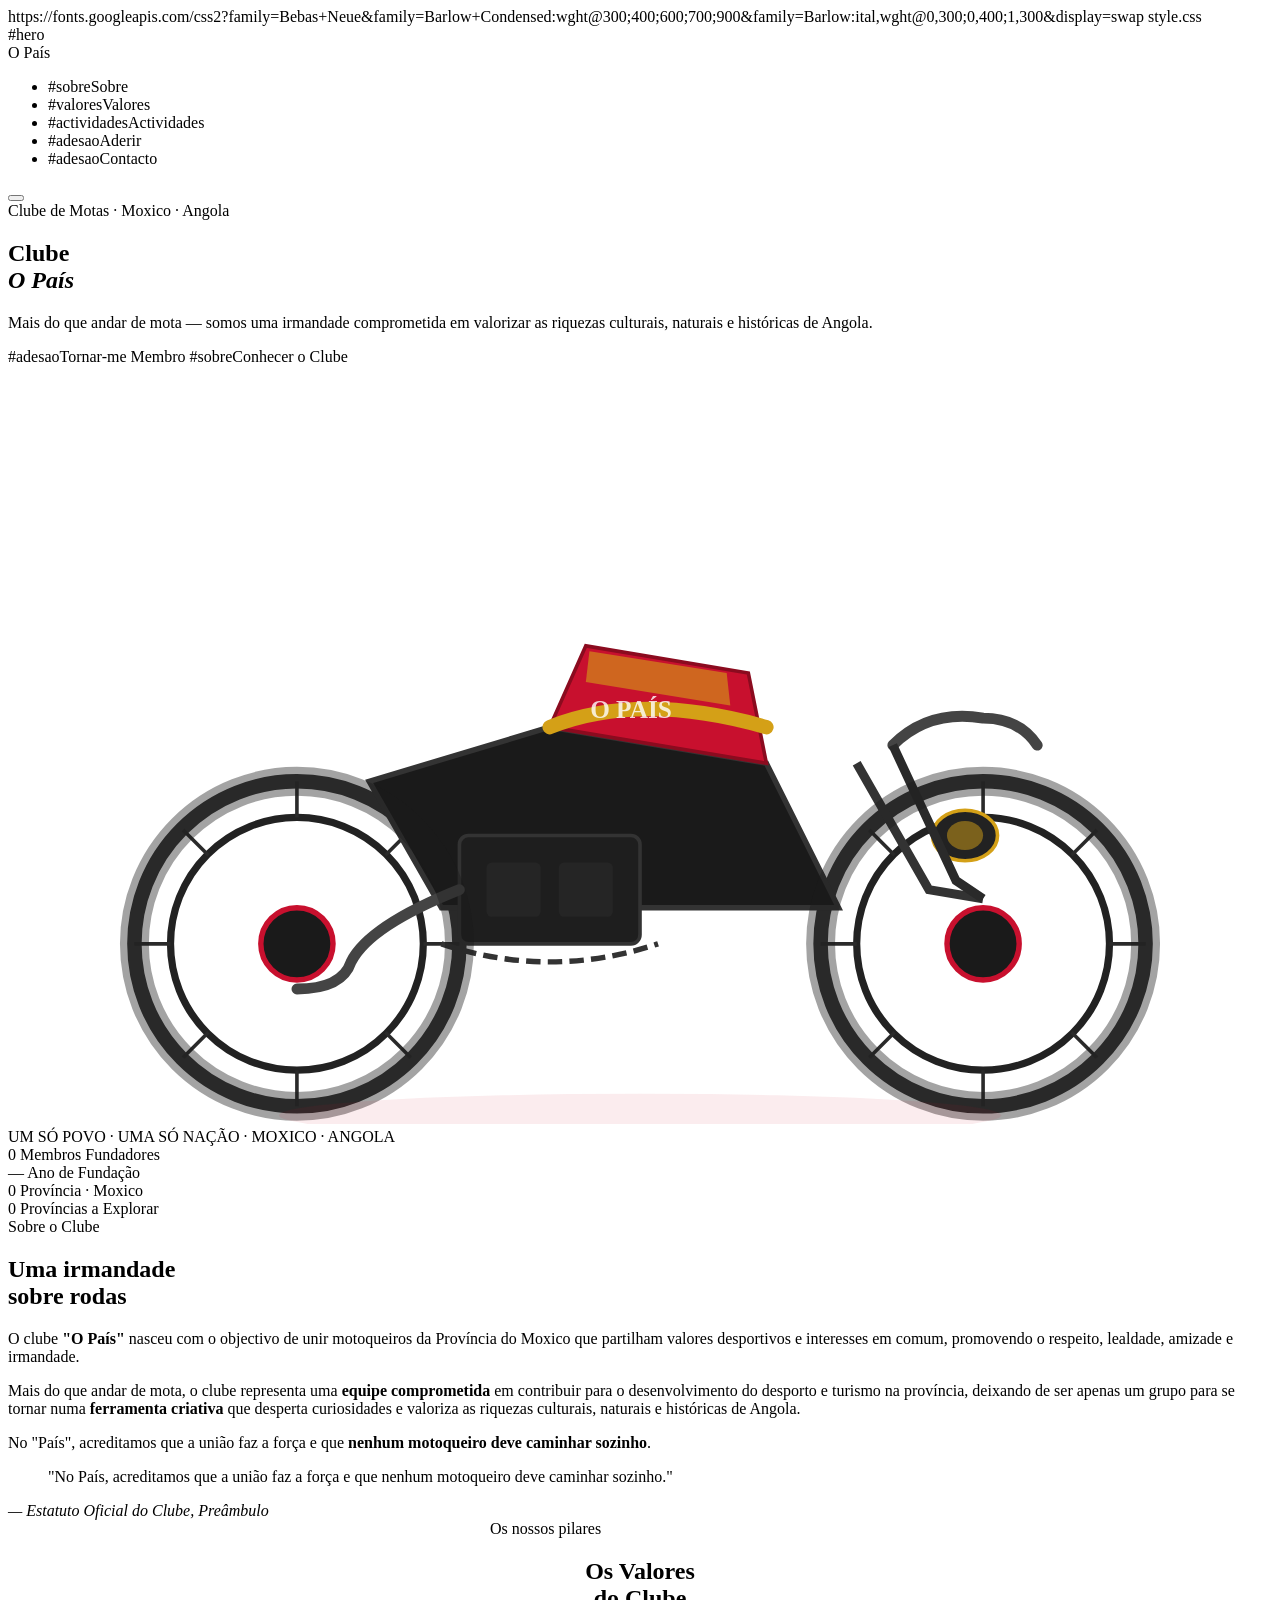
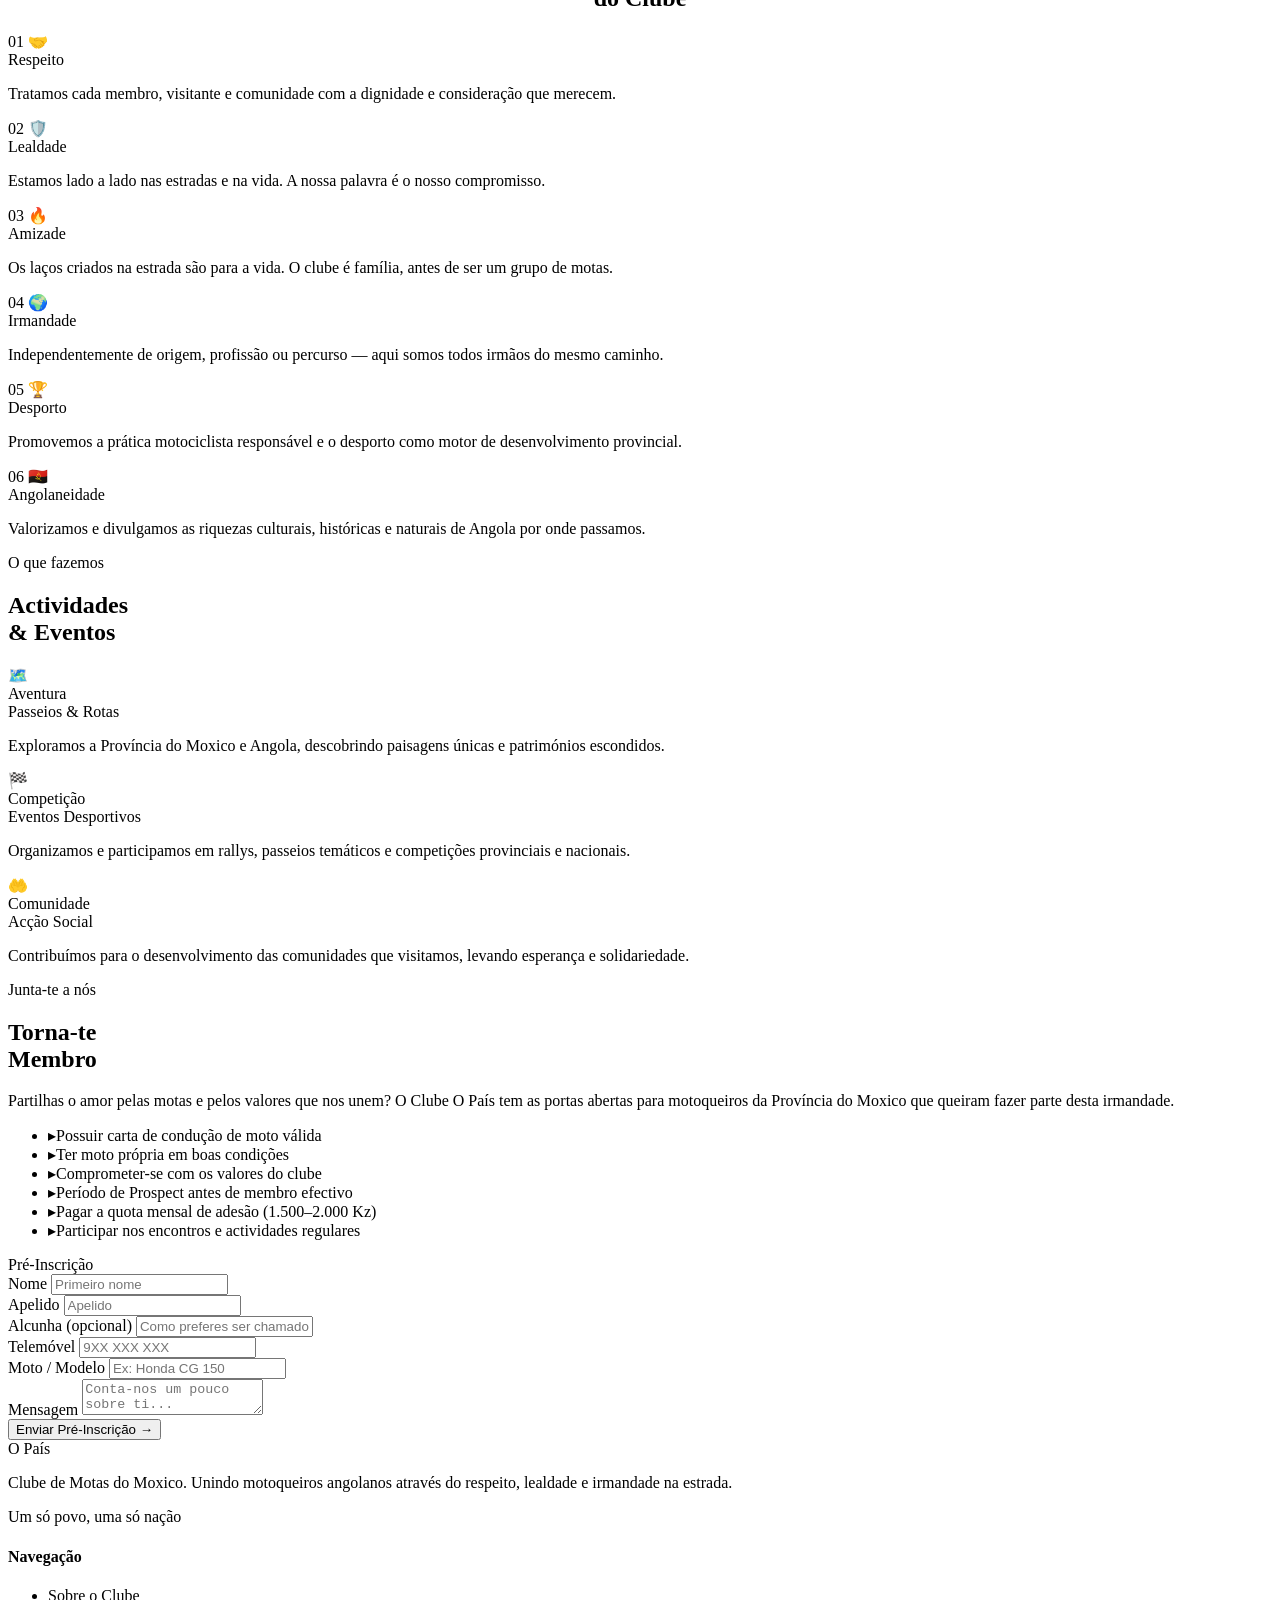
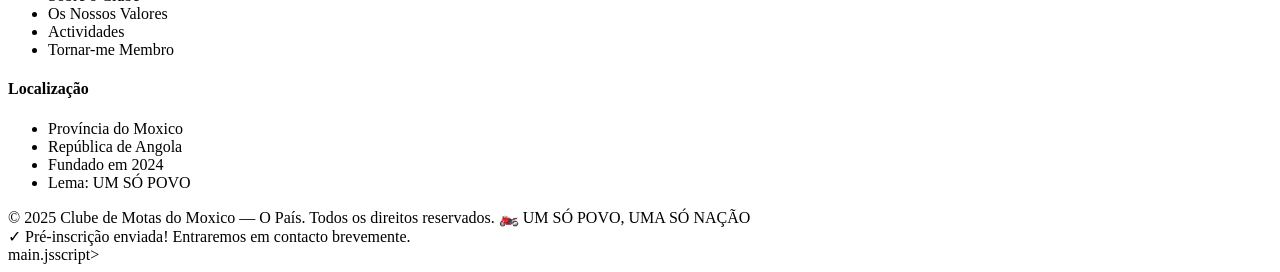
==== index.html @ 9f66580c "Create index.html" ====
<!DOCTYPE html>
<html lang="pt">
<head>
  <meta charset="UTF-8" />
  <meta name="viewport" content="width=device-width, initial-scale=1.0" />
  <title>O País — Clube de Motas do Moxico</title>

  https://fonts.googleapis.com/css2?family=Bebas+Neue&family=Barlow+Condensed:wght@300;400;600;700;900&family=Barlow:ital,wght@0,300;0,400;1,300&display=swap
  style.css
</head>

<body>
  <!-- Cursor personalizado -->
  <div class="cursor" id="cursor"></div>
  <div class="cursor-ring" id="cursorRing"></div>

  <!-- Barra de Angola no topo -->
  <div class="angola-strip"></div>

  <!-- NAVBAR -->
  <nav id="navbar">
    #hero
      <div class="badge"></div>
      <span>O</span> País
    </a>
    <ul class="nav-links">
      <li>#sobreSobre</a></li>
      <li>#valoresValores</a></li>
      <li>#actividadesActividades</a></li>
      <li>#adesaoAderir</a></li>
      <li>#adesaoContacto</a></li>
    </ul>
    <button class="nav-toggle" id="navToggle">
      <span></span><span></span><span></span>
    </button>
  </nav>

  <!-- HERO -->
  <section id="hero">
    <div class="hero-bg"></div>
    <div class="hero-grid"></div>

    <div class="hero-content">
      <div class="hero-tag">Clube de Motas · Moxico · Angola</div>
      <h1 class="hero-title">
        Clube<br />
        <em>O País</em>
      </h1>
      <div class="hero-linha"></div>
      <p class="hero-sub">
        Mais do que andar de mota — somos uma irmandade comprometida em valorizar as riquezas culturais, naturais e históricas de Angola.
      </p>
      <div class="hero-ctas">
        #adesaoTornar-me Membro</a>
        #sobreConhecer o Clube</a>
      </div>
    </div>

    <!-- Moto SVG -->
    <div class="hero-moto">
      <svg viewBox="0 0 700 420" fill="none" xmlns="http://www.w3.org/2000/svg">
        <!-- Roda traseira -->
        <circle cx="160" cy="320" r="90" stroke="#333" stroke-width="8" fill="none"/>
        <circle cx="160" cy="320" r="70" stroke="#222" stroke-width="4" fill="none"/>
        <circle cx="160" cy="320" r="20" fill="#1a1a1a" stroke="#C8102E" stroke-width="3"/>
        <!-- Raios traseiros -->
        <line x1="160" y1="250" x2="160" y2="230" stroke="#2a2a2a" stroke-width="2"/>
        <line x1="160" y1="390" x2="160" y2="410" stroke="#2a2a2a" stroke-width="2"/>
        <line x1="90" y1="320" x2="70" y2="320" stroke="#2a2a2a" stroke-width="2"/>
        <line x1="230" y1="320" x2="250" y2="320" stroke="#2a2a2a" stroke-width="2"/>
        <line x1="111" y1="271" x2="97" y2="257" stroke="#2a2a2a" stroke-width="2"/>
        <line x1="209" y1="369" x2="223" y2="383" stroke="#2a2a2a" stroke-width="2"/>
        <line x1="111" y1="369" x2="97" y2="383" stroke="#2a2a2a" stroke-width="2"/>
        <line x1="209" y1="271" x2="223" y2="257" stroke="#2a2a2a" stroke-width="2"/>

        <!-- Roda dianteira -->
        <circle cx="540" cy="320" r="90" stroke="#333" stroke-width="8" fill="none"/>
        <circle cx="540" cy="320" r="70" stroke="#222" stroke-width="4" fill="none"/>
        <circle cx="540" cy="320" r="20" fill="#1a1a1a" stroke="#C8102E" stroke-width="3"/>
        <!-- Raios dianteiros -->
        <line x1="540" y1="250" x2="540" y2="230" stroke="#2a2a2a" stroke-width="2"/>
        <line x1="540" y1="390" x2="540" y2="410" stroke="#2a2a2a" stroke-width="2"/>
        <line x1="470" y1="320" x2="450" y2="320" stroke="#2a2a2a" stroke-width="2"/>
        <line x1="610" y1="320" x2="630" y2="320" stroke="#2a2a2a" stroke-width="2"/>
        <line x1="491" y1="271" x2="477" y2="257" stroke="#2a2a2a" stroke-width="2"/>
        <line x1="589" y1="369" x2="603" y2="383" stroke="#2a2a2a" stroke-width="2"/>
        <line x1="491" y1="369" x2="477" y2="383" stroke="#2a2a2a" stroke-width="2"/>
        <line x1="589" y1="271" x2="603" y2="257" stroke="#2a2a2a" stroke-width="2"/>

        <!-- Quadro principal -->
        <path d="M240 300 L200 230 L300 200 L420 220 L460 300 Z" fill="#1a1a1a" stroke="#333" stroke-width="3"/>
        <!-- Tanque -->
        <path d="M300 200 L420 220 L410 170 L320 155 Z" fill="#C8102E" stroke="#8B0B1F" stroke-width="2"/>
        <!-- Detalhe dourado no tanque -->
        <path d="M320 175 L400 188 L398 170 L322 158 Z" fill="#D4A017" opacity="0.6"/>
        <!-- Farol dianteiro -->
        <ellipse cx="530" cy="260" rx="18" ry="14" fill="#222" stroke="#D4A017" stroke-width="2"/>
        <ellipse cx="530" cy="260" rx="10" ry="8" fill="#D4A017" opacity="0.5"/>
        <!-- Guidão -->
        <path d="M490 210 Q510 190 540 195 Q560 195 570 210" stroke="#444" stroke-width="6" fill="none" stroke-linecap="round"/>
        <!-- Selim -->
        <path d="M300 200 Q350 180 420 200" stroke="#D4A017" stroke-width="8" stroke-linecap="round" fill="none"/>
        <!-- Motor -->
        <rect x="250" y="260" width="100" height="60" rx="5" fill="#1E1E1E" stroke="#333" stroke-width="2"/>
        <rect x="265" y="275" width="30" height="30" rx="3" fill="#252525"/>
        <rect x="305" y="275" width="30" height="30" rx="3" fill="#252525"/>
        <!-- Escape -->
        <path d="M250 290 Q200 310 190 330 Q185 345 160 345" stroke="#444" stroke-width="6" fill="none" stroke-linecap="round"/>
        <!-- Forqueta dianteira -->
        <path d="M470 220 L510 290 L540 295" stroke="#333" stroke-width="5" fill="none"/>
        <path d="M490 210 L525 285 L540 295" stroke="#2a2a2a" stroke-width="5" fill="none"/>
        <!-- Corrente -->
        <path d="M240 320 Q300 340 360 320" stroke="#333" stroke-width="3" fill="none" stroke-dasharray="8,4"/>
        <!-- Logo no tanque -->
        <text x="345" y="195" font-family="serif" font-size="14" fill="white" font-weight="bold" text-anchor="middle" opacity="0.8">O PAÍS</text>

        <!-- Pneus (espessura) -->
        <circle cx="160" cy="320" r="90" stroke="#1a1a1a" stroke-width="16" fill="none" opacity="0.4"/>
        <circle cx="540" cy="320" r="90" stroke="#1a1a1a" stroke-width="16" fill="none" opacity="0.4"/>

        <!-- Reflexo no chão -->
        <ellipse cx="350" cy="415" rx="200" ry="12" fill="rgba(200,16,46,0.08)"/>
      </svg>
    </div>

    <div class="hero-lema">UM SÓ POVO · UMA SÓ NAÇÃO · MOXICO · ANGOLA</div>
  </section>

  <div class="linha-deco"></div>

  <!-- STATS -->
  <section id="stats">
    <div class="stats-grid">
      <div class="stat-item">
        <span class="stat-num" data-target="5">0</span>
        <span class="stat-label">Membros Fundadores</span>
      </div>
      <div class="stat-item">
        <span class="stat-num" data-target="2024">—</span>
        <span class="stat-label">Ano de Fundação</span>
      </div>
      <div class="stat-item">
        <span class="stat-num" data-target="1">0</span>
        <span class="stat-label">Província · Moxico</span>
      </div>
      <div class="stat-item">
        <span class="stat-num" data-target="18">0</span>
        <span class="stat-label">Províncias a Explorar</span>
      </div>
    </div>
  </section>

  <div class="linha-deco"></div>

  <!-- SOBRE -->
  <section id="sobre">
    <div class="sobre-texto reveal">
      <div class="section-label">Sobre o Clube</div>
      <h2 class="section-title">Uma irmandade<br><span>sobre rodas</span></h2>
      <p>
        O clube <strong>"O País"</strong> nasceu com o objectivo de unir motoqueiros da Província do Moxico que partilham valores desportivos e interesses em comum, promovendo o respeito, lealdade, amizade e irmandade.
      </p>
      <p>
        Mais do que andar de mota, o clube representa uma <strong>equipe comprometida</strong> em contribuir para o desenvolvimento do desporto e turismo na província, deixando de ser apenas um grupo para se tornar numa <strong>ferramenta criativa</strong> que desperta curiosidades e valoriza as riquezas culturais, naturais e históricas de Angola.
      </p>
      <p>
        No "País", acreditamos que a união faz a força e que <strong>nenhum motoqueiro deve caminhar sozinho</strong>.
      </p>
    </div>

    <div class="sobre-visual reveal" style="transition-delay:0.2s">
      <div class="sobre-deco"></div>
      <div class="sobre-card">
        <blockquote>
          "No País, acreditamos que a união faz a força e que nenhum motoqueiro deve caminhar sozinho."
        </blockquote>
        <cite>— Estatuto Oficial do Clube, Preâmbulo</cite>
      </div>
    </div>
  </section>

  <div class="linha-deco"></div>

  <!-- VALORES -->
  <section id="valores">
    <div class="valores-header reveal">
      <div class="section-label" style="justify-content:center; max-width:300px; margin:0 auto 1rem">Os nossos pilares</div>
      <h2 class="section-title" style="text-align:center">Os Valores<br><span>do Clube</span></h2>
    </div>

    <div class="valores-grid">
      <div class="valor-card">
        <span class="valor-num">01</span>
        <span class="valor-icon">🤝</span>
        <div class="valor-titulo">Respeito</div>
        <p class="valor-desc">Tratamos cada membro, visitante e comunidade com a dignidade e consideração que merecem.</p>
      </div>
      <div class="valor-card">
        <span class="valor-num">02</span>
        <span class="valor-icon">🛡️</span>
        <div class="valor-titulo">Lealdade</div>
        <p class="valor-desc">Estamos lado a lado nas estradas e na vida. A nossa palavra é o nosso compromisso.</p>
      </div>
      <div class="valor-card">
        <span class="valor-num">03</span>
        <span class="valor-icon">🔥</span>
        <div class="valor-titulo">Amizade</div>
        <p class="valor-desc">Os laços criados na estrada são para a vida. O clube é família, antes de ser um grupo de motas.</p>
      </div>
      <div class="valor-card">
        <span class="valor-num">04</span>
        <span class="valor-icon">🌍</span>
        <div class="valor-titulo">Irmandade</div>
        <p class="valor-desc">Independentemente de origem, profissão ou percurso — aqui somos todos irmãos do mesmo caminho.</p>
      </div>
      <div class="valor-card">
        <span class="valor-num">05</span>
        <span class="valor-icon">🏆</span>
        <div class="valor-titulo">Desporto</div>
        <p class="valor-desc">Promovemos a prática motociclista responsável e o desporto como motor de desenvolvimento provincial.</p>
      </div>
      <div class="valor-card">
        <span class="valor-num">06</span>
        <span class="valor-icon">🇦🇴</span>
        <div class="valor-titulo">Angolaneidade</div>
        <p class="valor-desc">Valorizamos e divulgamos as riquezas culturais, históricas e naturais de Angola por onde passamos.</p>
      </div>
    </div>
  </section>

  <div class="linha-deco"></div>

  <!-- ACTIVIDADES -->
  <section id="actividades">
    <div class="actividades-header reveal">
      <div class="section-label">O que fazemos</div>
      <h2 class="section-title">Actividades<br><span>& Eventos</span></h2>
    </div>

    <div class="actividades-grid">
      <div class="actividade-card reveal">
        <div class="act-img">
          🗺️
          <div class="act-img-bg r"></div>
        </div>
        <div class="act-overlay"></div>
        <div class="act-content">
          <span class="act-tag">Aventura</span>
          <div class="act-titulo">Passeios & Rotas</div>
          <p class="act-desc">Exploramos a Província do Moxico e Angola, descobrindo paisagens únicas e patrimónios escondidos.</p>
        </div>
      </div>

      <div class="actividade-card reveal" style="transition-delay:0.1s">
        <div class="act-img">
          🏁
          <div class="act-img-bg g"></div>
        </div>
        <div class="act-overlay"></div>
        <div class="act-content">
          <span class="act-tag">Competição</span>
          <div class="act-titulo">Eventos Desportivos</div>
          <p class="act-desc">Organizamos e participamos em rallys, passeios temáticos e competições provinciais e nacionais.</p>
        </div>
      </div>

      <div class="actividade-card reveal" style="transition-delay:0.2s">
        <div class="act-img">
          🤲
          <div class="act-img-bg b"></div>
        </div>
        <div class="act-overlay"></div>
        <div class="act-content">
          <span class="act-tag">Comunidade</span>
          <div class="act-titulo">Acção Social</div>
          <p class="act-desc">Contribuímos para o desenvolvimento das comunidades que visitamos, levando esperança e solidariedade.</p>
        </div>
      </div>
    </div>
  </section>

  <div class="linha-deco"></div>

  <!-- ADESÃO -->
  <section id="adesao">
    <div class="adesao-inner">
      <div class="adesao-info reveal">
        <div class="section-label">Junta-te a nós</div>
        <h2 class="section-title">Torna-te<br><span>Membro</span></h2>
        <p class="secao-texto">
          Partilhas o amor pelas motas e pelos valores que nos unem? O Clube O País tem as portas abertas para motoqueiros da Província do Moxico que queiram fazer parte desta irmandade.
        </p>

        <ul class="requisitos-list">
          <li><span class="icon">▸</span>Possuir carta de condução de moto válida</li>
          <li><span class="icon">▸</span>Ter moto própria em boas condições</li>
          <li><span class="icon">▸</span>Comprometer-se com os valores do clube</li>
          <li><span class="icon">▸</span>Período de Prospect antes de membro efectivo</li>
          <li><span class="icon">▸</span>Pagar a quota mensal de adesão (1.500–2.000 Kz)</li>
          <li><span class="icon">▸</span>Participar nos encontros e actividades regulares</li>
        </ul>
      </div>

      <div class="adesao-form reveal" style="transition-delay:0.2s">
        <div class="form-title">Pré-Inscrição</div>

        <div class="form-row">
          <div class="form-group">
            <label class="form-label">Nome</label>
            <input type="text" class="form-input" placeholder="Primeiro nome">
          </div>
          <div class="form-group">
            <label class="form-label">Apelido</label>
            <input type="text" class="form-input" placeholder="Apelido">
          </div>
        </div>

        <div class="form-group">
          <label class="form-label">Alcunha (opcional)</label>
          <input type="text" class="form-input" placeholder="Como preferes ser chamado">
        </div>

        <div class="form-group">
          <label class="form-label">Telemóvel</label>
          <input type="tel" class="form-input" placeholder="9XX XXX XXX">
        </div>

        <div class="form-group">
          <label class="form-label">Moto / Modelo</label>
          <input type="text" class="form-input" placeholder="Ex: Honda CG 150">
        </div>

        <div class="form-group">
          <label class="form-label">Mensagem</label>
          <textarea class="form-textarea" placeholder="Conta-nos um pouco sobre ti..."></textarea>
        </div>

        <button class="form-submit" id="submitBtn">Enviar Pré-Inscrição →</button>
      </div>
    </div>
  </section>

  <!-- FOOTER -->
  <footer>
    <div class="footer-inner">
      <div class="footer-brand">
        <span class="logo"><span>O</span> País</span>
        <p>Clube de Motas do Moxico. Unindo motoqueiros angolanos através do respeito, lealdade e irmandade na estrada.</p>
        <div class="footer-lema">Um só povo, uma só nação</div>
      </div>

      <div class="footer-col">
        <h4>Navegação</h4>
        <ul>
          <li>Sobre o Clube</li>
          <li>Os Nossos Valores</li>
          <li>Actividades</li>
          <li>Tornar-me Membro</li>
        </ul>
      </div>

      <div class="footer-col">
        <h4>Localização</h4>
        <ul>
          <li>Província do Moxico</li>
          <li>República de Angola</li>
          <li>Fundado em 2024</li>
          <li>Lema: UM SÓ POVO</li>
        </ul>
      </div>
    </div>

    <div class="footer-bottom">
      <span>© 2025 Clube de Motas do Moxico — O País. Todos os direitos reservados.</span>
      <span style="color:var(--vermelho)">🏍️ UM SÓ POVO, UMA SÓ NAÇÃO</span>
    </div>
  </footer>

  <!-- TOAST -->
  <div class="toast" id="toast">✓ Pré-inscrição enviada! Entraremos em contacto brevemente.</div>

  <!-- JS -->
  main.jsscript>
</body>
</html>
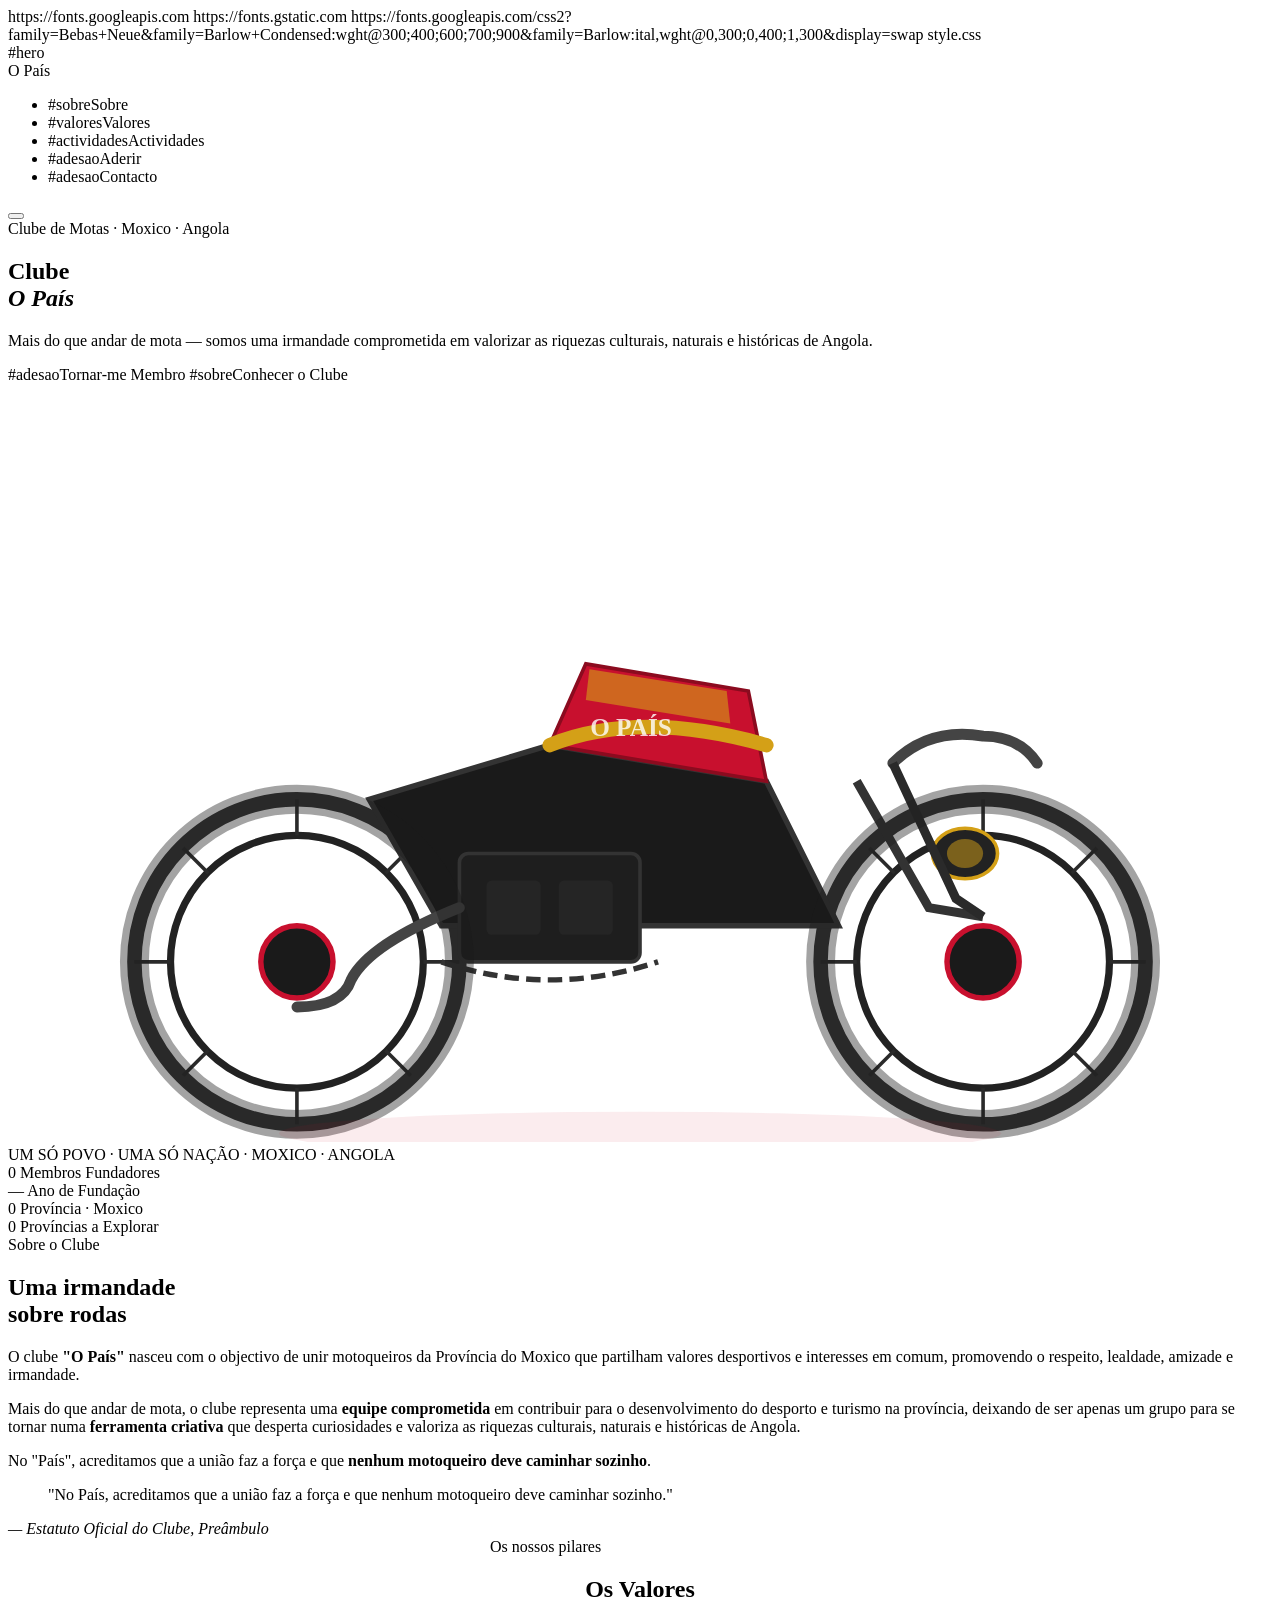
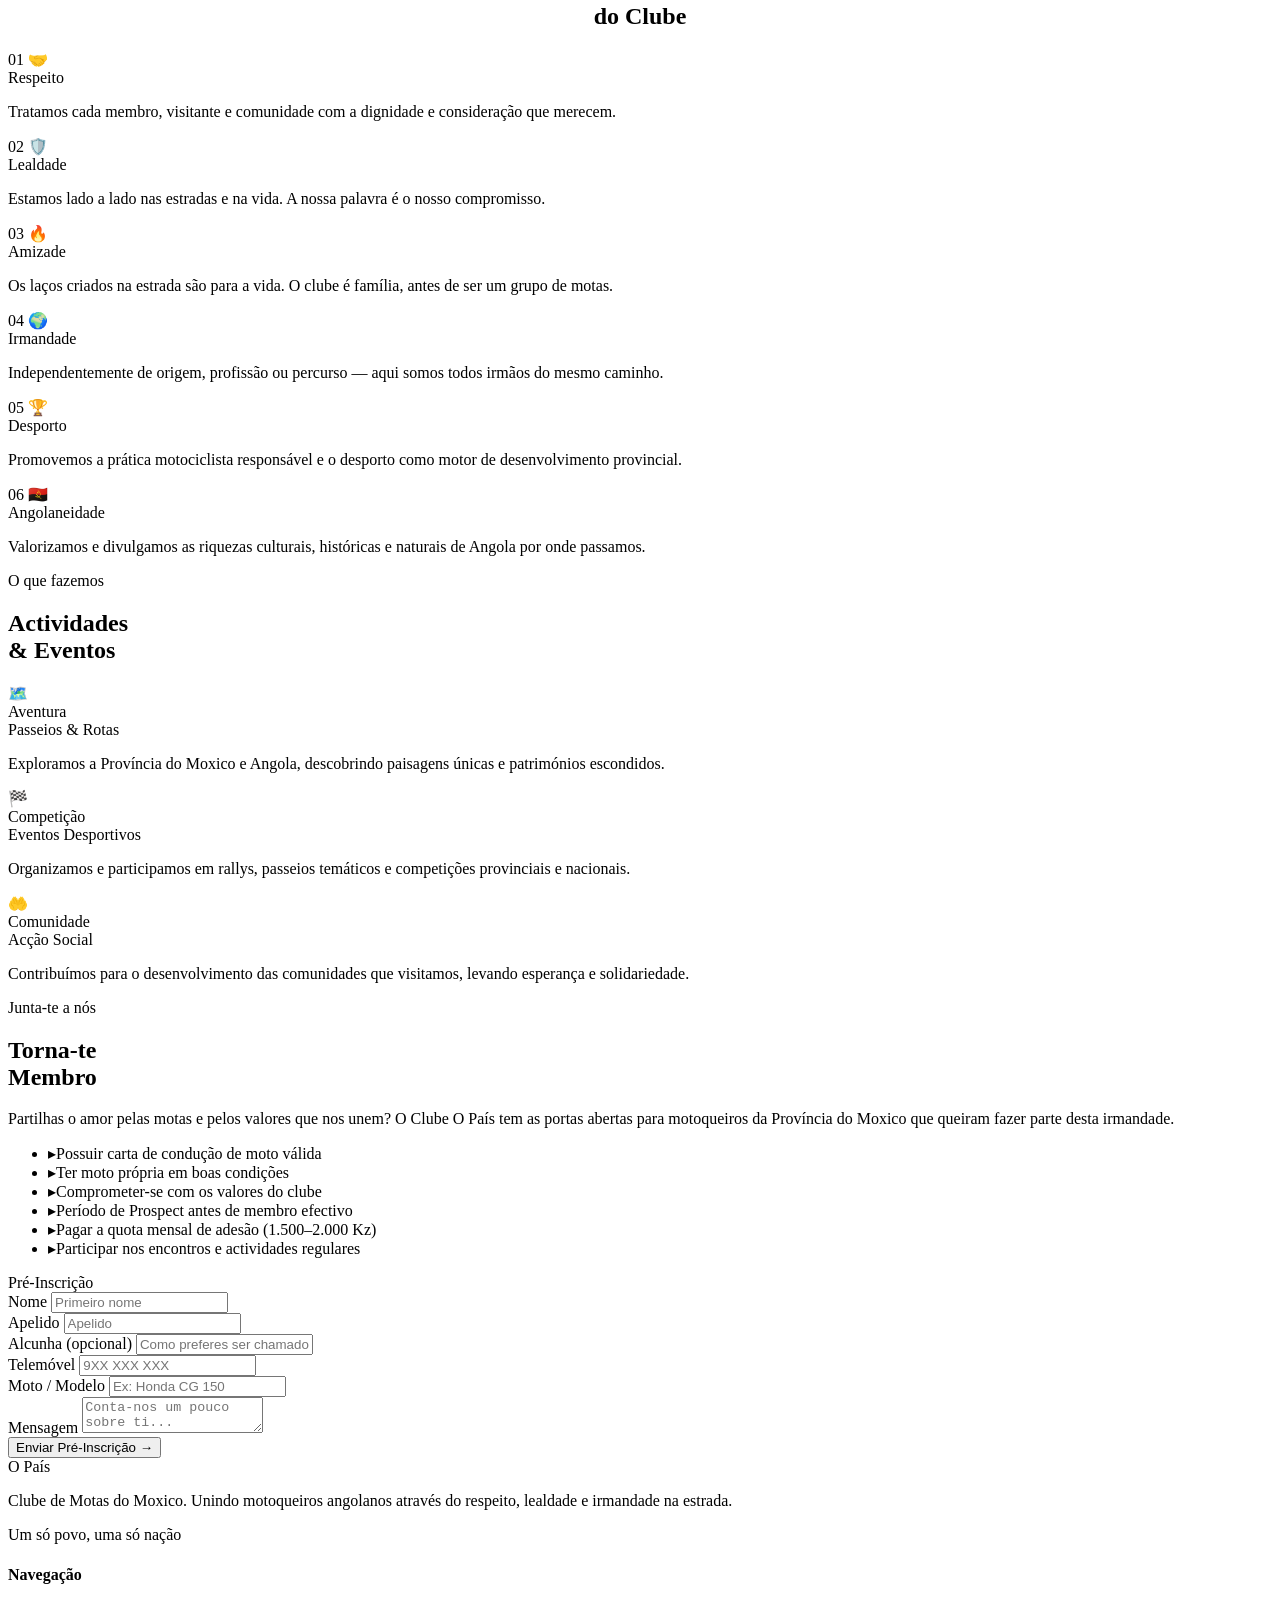
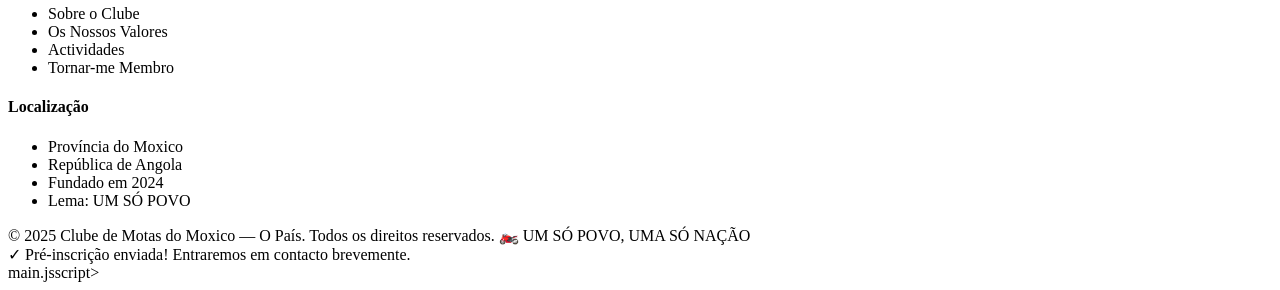
==== commit 4643f124: "Update index.html" ====
--- a/index.html
+++ b/index.html
@@ -5,7 +5,12 @@
   <meta name="viewport" content="width=device-width, initial-scale=1.0" />
   <title>O País — Clube de Motas do Moxico</title>
 
+  <!-- Fontes -->
+  https://fonts.googleapis.com
+  https://fonts.gstatic.com
   https://fonts.googleapis.com/css2?family=Bebas+Neue&family=Barlow+Condensed:wght@300;400;600;700;900&family=Barlow:ital,wght@0,300;0,400;1,300&display=swap
+
+  <!-- CSS -->
   style.css
 </head>
 
@@ -23,14 +28,23 @@
       <div class="badge"></div>
       <span>O</span> País
     </a>
-    <ul class="nav-links">
+
+    <ul class="nav-links" id="mobileMenu">
       <li>#sobreSobre</a></li>
       <li>#valoresValores</a></li>
       <li>#actividadesActividades</a></li>
       <li>#adesaoAderir</a></li>
       <li>#adesaoContacto</a></li>
     </ul>
-    <button class="nav-toggle" id="navToggle">
+
+    <button
+      class="nav-toggle"
+      id="navToggle"
+      aria-controls="mobileMenu"
+      aria-expanded="false"
+      aria-label="Abrir menu"
+      type="button"
+    >
       <span></span><span></span><span></span>
     </button>
   </nav>
@@ -43,7 +57,7 @@
     <div class="hero-content">
       <div class="hero-tag">Clube de Motas · Moxico · Angola</div>
       <h1 class="hero-title">
-        Clube<br />
+        Clube<br>
         <em>O País</em>
       </h1>
       <div class="hero-linha"></div>
@@ -335,7 +349,7 @@
           <textarea class="form-textarea" placeholder="Conta-nos um pouco sobre ti..."></textarea>
         </div>
 
-        <button class="form-submit" id="submitBtn">Enviar Pré-Inscrição →</button>
+        <button class="form-submit" id="submitBtn" type="button">Enviar Pré-Inscrição →</button>
       </div>
     </div>
   </section>
@@ -383,4 +397,3 @@
   main.jsscript>
 </body>
 </html>
-
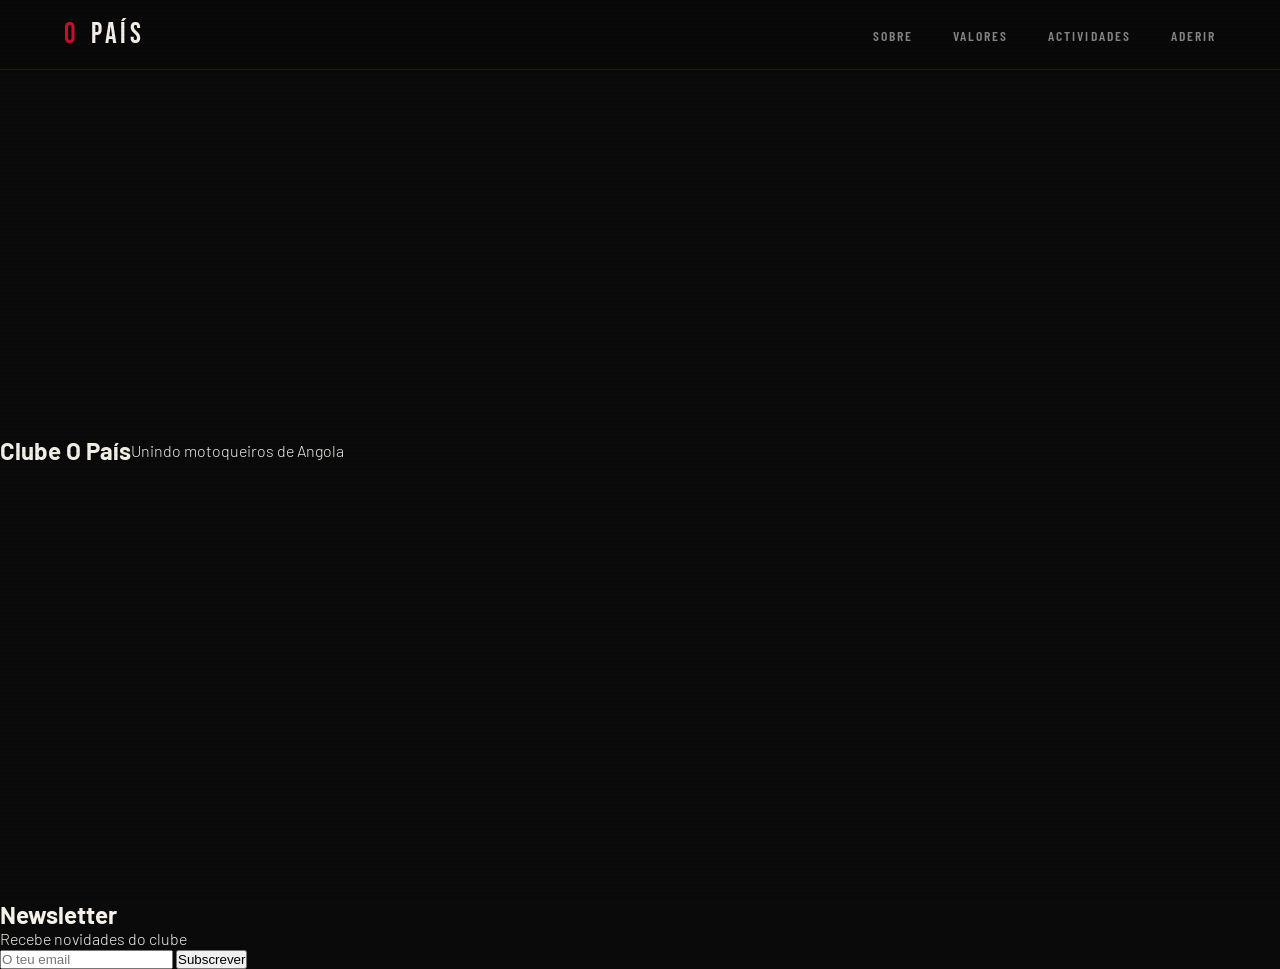
==== commit 5b16afc3: "Add files via upload" ====
--- a/index.html
+++ b/index.html
@@ -5,395 +5,55 @@
   <meta name="viewport" content="width=device-width, initial-scale=1.0" />
   <title>O País — Clube de Motas do Moxico</title>
 
-  <!-- Fontes -->
-  https://fonts.googleapis.com
-  https://fonts.gstatic.com
-  https://fonts.googleapis.com/css2?family=Bebas+Neue&family=Barlow+Condensed:wght@300;400;600;700;900&family=Barlow:ital,wght@0,300;0,400;1,300&display=swap
+  <!-- Fontes Google -->
+  <link rel="preconnect" href="https://fonts.googleapis.com" />
+  <link rel="preconnect" href="https://fonts.gstatic.com" crossorigin />
+  <link href="https://fonts.googleapis.com/css2?family=Bebas+Neue&family=Barlow:wght@400;600&family=Barlow+Condensed:wght@400;700&display=swap" rel="stylesheet" />
 
-  <!-- CSS -->
-  style.css
+  <!-- Estilos -->
+  <link rel="stylesheet" href="style.css" />
 </head>
 
 <body>
-  <!-- Cursor personalizado -->
-  <div class="cursor" id="cursor"></div>
-  <div class="cursor-ring" id="cursorRing"></div>
 
-  <!-- Barra de Angola no topo -->
-  <div class="angola-strip"></div>
+  <!-- NAVEGAÇÃO -->
+  <nav id="navbar">
+    <a href="#hero" class="nav-logo"><span>O</span> País</a>
 
-  <!-- NAVBAR -->
-  <nav id="navbar">
-    #hero
-      <div class="badge"></div>
-      <span>O</span> País
-    </a>
-
-    <ul class="nav-links" id="mobileMenu">
-      <li>#sobreSobre</a></li>
-      <li>#valoresValores</a></li>
-      <li>#actividadesActividades</a></li>
-      <li>#adesaoAderir</a></li>
-      <li>#adesaoContacto</a></li>
+    <ul class="nav-links">
+      <li><a href="#sobre">Sobre</a></li>
+      <li><a href="#valores">Valores</a></li>
+      <li><a href="#actividades">Actividades</a></li>
+      <li><a href="#adesao">Aderir</a></li>
     </ul>
 
-    <button
-      class="nav-toggle"
-      id="navToggle"
-      aria-controls="mobileMenu"
-      aria-expanded="false"
-      aria-label="Abrir menu"
-      type="button"
-    >
-      <span></span><span></span><span></span>
+    <button class="nav-toggle" id="navToggle" aria-label="Abrir menu">
+      <span></span>
+      <span></span>
+      <span></span>
     </button>
   </nav>
 
   <!-- HERO -->
   <section id="hero">
-    <div class="hero-bg"></div>
-    <div class="hero-grid"></div>
-
-    <div class="hero-content">
-      <div class="hero-tag">Clube de Motas · Moxico · Angola</div>
-      <h1 class="hero-title">
-        Clube<br>
-        <em>O País</em>
-      </h1>
-      <div class="hero-linha"></div>
-      <p class="hero-sub">
-        Mais do que andar de mota — somos uma irmandade comprometida em valorizar as riquezas culturais, naturais e históricas de Angola.
-      </p>
-      <div class="hero-ctas">
-        #adesaoTornar-me Membro</a>
-        #sobreConhecer o Clube</a>
-      </div>
-    </div>
-
-    <!-- Moto SVG -->
-    <div class="hero-moto">
-      <svg viewBox="0 0 700 420" fill="none" xmlns="http://www.w3.org/2000/svg">
-        <!-- Roda traseira -->
-        <circle cx="160" cy="320" r="90" stroke="#333" stroke-width="8" fill="none"/>
-        <circle cx="160" cy="320" r="70" stroke="#222" stroke-width="4" fill="none"/>
-        <circle cx="160" cy="320" r="20" fill="#1a1a1a" stroke="#C8102E" stroke-width="3"/>
-        <!-- Raios traseiros -->
-        <line x1="160" y1="250" x2="160" y2="230" stroke="#2a2a2a" stroke-width="2"/>
-        <line x1="160" y1="390" x2="160" y2="410" stroke="#2a2a2a" stroke-width="2"/>
-        <line x1="90" y1="320" x2="70" y2="320" stroke="#2a2a2a" stroke-width="2"/>
-        <line x1="230" y1="320" x2="250" y2="320" stroke="#2a2a2a" stroke-width="2"/>
-        <line x1="111" y1="271" x2="97" y2="257" stroke="#2a2a2a" stroke-width="2"/>
-        <line x1="209" y1="369" x2="223" y2="383" stroke="#2a2a2a" stroke-width="2"/>
-        <line x1="111" y1="369" x2="97" y2="383" stroke="#2a2a2a" stroke-width="2"/>
-        <line x1="209" y1="271" x2="223" y2="257" stroke="#2a2a2a" stroke-width="2"/>
-
-        <!-- Roda dianteira -->
-        <circle cx="540" cy="320" r="90" stroke="#333" stroke-width="8" fill="none"/>
-        <circle cx="540" cy="320" r="70" stroke="#222" stroke-width="4" fill="none"/>
-        <circle cx="540" cy="320" r="20" fill="#1a1a1a" stroke="#C8102E" stroke-width="3"/>
-        <!-- Raios dianteiros -->
-        <line x1="540" y1="250" x2="540" y2="230" stroke="#2a2a2a" stroke-width="2"/>
-        <line x1="540" y1="390" x2="540" y2="410" stroke="#2a2a2a" stroke-width="2"/>
-        <line x1="470" y1="320" x2="450" y2="320" stroke="#2a2a2a" stroke-width="2"/>
-        <line x1="610" y1="320" x2="630" y2="320" stroke="#2a2a2a" stroke-width="2"/>
-        <line x1="491" y1="271" x2="477" y2="257" stroke="#2a2a2a" stroke-width="2"/>
-        <line x1="589" y1="369" x2="603" y2="383" stroke="#2a2a2a" stroke-width="2"/>
-        <line x1="491" y1="369" x2="477" y2="383" stroke="#2a2a2a" stroke-width="2"/>
-        <line x1="589" y1="271" x2="603" y2="257" stroke="#2a2a2a" stroke-width="2"/>
-
-        <!-- Quadro principal -->
-        <path d="M240 300 L200 230 L300 200 L420 220 L460 300 Z" fill="#1a1a1a" stroke="#333" stroke-width="3"/>
-        <!-- Tanque -->
-        <path d="M300 200 L420 220 L410 170 L320 155 Z" fill="#C8102E" stroke="#8B0B1F" stroke-width="2"/>
-        <!-- Detalhe dourado no tanque -->
-        <path d="M320 175 L400 188 L398 170 L322 158 Z" fill="#D4A017" opacity="0.6"/>
-        <!-- Farol dianteiro -->
-        <ellipse cx="530" cy="260" rx="18" ry="14" fill="#222" stroke="#D4A017" stroke-width="2"/>
-        <ellipse cx="530" cy="260" rx="10" ry="8" fill="#D4A017" opacity="0.5"/>
-        <!-- Guidão -->
-        <path d="M490 210 Q510 190 540 195 Q560 195 570 210" stroke="#444" stroke-width="6" fill="none" stroke-linecap="round"/>
-        <!-- Selim -->
-        <path d="M300 200 Q350 180 420 200" stroke="#D4A017" stroke-width="8" stroke-linecap="round" fill="none"/>
-        <!-- Motor -->
-        <rect x="250" y="260" width="100" height="60" rx="5" fill="#1E1E1E" stroke="#333" stroke-width="2"/>
-        <rect x="265" y="275" width="30" height="30" rx="3" fill="#252525"/>
-        <rect x="305" y="275" width="30" height="30" rx="3" fill="#252525"/>
-        <!-- Escape -->
-        <path d="M250 290 Q200 310 190 330 Q185 345 160 345" stroke="#444" stroke-width="6" fill="none" stroke-linecap="round"/>
-        <!-- Forqueta dianteira -->
-        <path d="M470 220 L510 290 L540 295" stroke="#333" stroke-width="5" fill="none"/>
-        <path d="M490 210 L525 285 L540 295" stroke="#2a2a2a" stroke-width="5" fill="none"/>
-        <!-- Corrente -->
-        <path d="M240 320 Q300 340 360 320" stroke="#333" stroke-width="3" fill="none" stroke-dasharray="8,4"/>
-        <!-- Logo no tanque -->
-        <text x="345" y="195" font-family="serif" font-size="14" fill="white" font-weight="bold" text-anchor="middle" opacity="0.8">O PAÍS</text>
-
-        <!-- Pneus (espessura) -->
-        <circle cx="160" cy="320" r="90" stroke="#1a1a1a" stroke-width="16" fill="none" opacity="0.4"/>
-        <circle cx="540" cy="320" r="90" stroke="#1a1a1a" stroke-width="16" fill="none" opacity="0.4"/>
-
-        <!-- Reflexo no chão -->
-        <ellipse cx="350" cy="415" rx="200" ry="12" fill="rgba(200,16,46,0.08)"/>
-      </svg>
-    </div>
-
-    <div class="hero-lema">UM SÓ POVO · UMA SÓ NAÇÃO · MOXICO · ANGOLA</div>
+    <h1>Clube <span>O País</span></h1>
+    <p>Unindo motoqueiros de Angola</p>
   </section>
 
-  <div class="linha-deco"></div>
+  <!-- NEWSLETTER -->
+  <section id="newsletter">
+    <h2>Newsletter</h2>
+    <p>Recebe novidades do clube</p>
 
-  <!-- STATS -->
-  <section id="stats">
-    <div class="stats-grid">
-      <div class="stat-item">
-        <span class="stat-num" data-target="5">0</span>
-        <span class="stat-label">Membros Fundadores</span>
-      </div>
-      <div class="stat-item">
-        <span class="stat-num" data-target="2024">—</span>
-        <span class="stat-label">Ano de Fundação</span>
-      </div>
-      <div class="stat-item">
-        <span class="stat-num" data-target="1">0</span>
-        <span class="stat-label">Província · Moxico</span>
-      </div>
-      <div class="stat-item">
-        <span class="stat-num" data-target="18">0</span>
-        <span class="stat-label">Províncias a Explorar</span>
-      </div>
-    </div>
+    <form id="newsletterForm">
+      <input type="email" id="newsletterEmail" placeholder="O teu email" required />
+      <button type="submit">Subscrever</button>
+    </form>
+
+    <p id="newsletterMsg"></p>
   </section>
 
-  <div class="linha-deco"></div>
-
-  <!-- SOBRE -->
-  <section id="sobre">
-    <div class="sobre-texto reveal">
-      <div class="section-label">Sobre o Clube</div>
-      <h2 class="section-title">Uma irmandade<br><span>sobre rodas</span></h2>
-      <p>
-        O clube <strong>"O País"</strong> nasceu com o objectivo de unir motoqueiros da Província do Moxico que partilham valores desportivos e interesses em comum, promovendo o respeito, lealdade, amizade e irmandade.
-      </p>
-      <p>
-        Mais do que andar de mota, o clube representa uma <strong>equipe comprometida</strong> em contribuir para o desenvolvimento do desporto e turismo na província, deixando de ser apenas um grupo para se tornar numa <strong>ferramenta criativa</strong> que desperta curiosidades e valoriza as riquezas culturais, naturais e históricas de Angola.
-      </p>
-      <p>
-        No "País", acreditamos que a união faz a força e que <strong>nenhum motoqueiro deve caminhar sozinho</strong>.
-      </p>
-    </div>
-
-    <div class="sobre-visual reveal" style="transition-delay:0.2s">
-      <div class="sobre-deco"></div>
-      <div class="sobre-card">
-        <blockquote>
-          "No País, acreditamos que a união faz a força e que nenhum motoqueiro deve caminhar sozinho."
-        </blockquote>
-        <cite>— Estatuto Oficial do Clube, Preâmbulo</cite>
-      </div>
-    </div>
-  </section>
-
-  <div class="linha-deco"></div>
-
-  <!-- VALORES -->
-  <section id="valores">
-    <div class="valores-header reveal">
-      <div class="section-label" style="justify-content:center; max-width:300px; margin:0 auto 1rem">Os nossos pilares</div>
-      <h2 class="section-title" style="text-align:center">Os Valores<br><span>do Clube</span></h2>
-    </div>
-
-    <div class="valores-grid">
-      <div class="valor-card">
-        <span class="valor-num">01</span>
-        <span class="valor-icon">🤝</span>
-        <div class="valor-titulo">Respeito</div>
-        <p class="valor-desc">Tratamos cada membro, visitante e comunidade com a dignidade e consideração que merecem.</p>
-      </div>
-      <div class="valor-card">
-        <span class="valor-num">02</span>
-        <span class="valor-icon">🛡️</span>
-        <div class="valor-titulo">Lealdade</div>
-        <p class="valor-desc">Estamos lado a lado nas estradas e na vida. A nossa palavra é o nosso compromisso.</p>
-      </div>
-      <div class="valor-card">
-        <span class="valor-num">03</span>
-        <span class="valor-icon">🔥</span>
-        <div class="valor-titulo">Amizade</div>
-        <p class="valor-desc">Os laços criados na estrada são para a vida. O clube é família, antes de ser um grupo de motas.</p>
-      </div>
-      <div class="valor-card">
-        <span class="valor-num">04</span>
-        <span class="valor-icon">🌍</span>
-        <div class="valor-titulo">Irmandade</div>
-        <p class="valor-desc">Independentemente de origem, profissão ou percurso — aqui somos todos irmãos do mesmo caminho.</p>
-      </div>
-      <div class="valor-card">
-        <span class="valor-num">05</span>
-        <span class="valor-icon">🏆</span>
-        <div class="valor-titulo">Desporto</div>
-        <p class="valor-desc">Promovemos a prática motociclista responsável e o desporto como motor de desenvolvimento provincial.</p>
-      </div>
-      <div class="valor-card">
-        <span class="valor-num">06</span>
-        <span class="valor-icon">🇦🇴</span>
-        <div class="valor-titulo">Angolaneidade</div>
-        <p class="valor-desc">Valorizamos e divulgamos as riquezas culturais, históricas e naturais de Angola por onde passamos.</p>
-      </div>
-    </div>
-  </section>
-
-  <div class="linha-deco"></div>
-
-  <!-- ACTIVIDADES -->
-  <section id="actividades">
-    <div class="actividades-header reveal">
-      <div class="section-label">O que fazemos</div>
-      <h2 class="section-title">Actividades<br><span>& Eventos</span></h2>
-    </div>
-
-    <div class="actividades-grid">
-      <div class="actividade-card reveal">
-        <div class="act-img">
-          🗺️
-          <div class="act-img-bg r"></div>
-        </div>
-        <div class="act-overlay"></div>
-        <div class="act-content">
-          <span class="act-tag">Aventura</span>
-          <div class="act-titulo">Passeios & Rotas</div>
-          <p class="act-desc">Exploramos a Província do Moxico e Angola, descobrindo paisagens únicas e patrimónios escondidos.</p>
-        </div>
-      </div>
-
-      <div class="actividade-card reveal" style="transition-delay:0.1s">
-        <div class="act-img">
-          🏁
-          <div class="act-img-bg g"></div>
-        </div>
-        <div class="act-overlay"></div>
-        <div class="act-content">
-          <span class="act-tag">Competição</span>
-          <div class="act-titulo">Eventos Desportivos</div>
-          <p class="act-desc">Organizamos e participamos em rallys, passeios temáticos e competições provinciais e nacionais.</p>
-        </div>
-      </div>
-
-      <div class="actividade-card reveal" style="transition-delay:0.2s">
-        <div class="act-img">
-          🤲
-          <div class="act-img-bg b"></div>
-        </div>
-        <div class="act-overlay"></div>
-        <div class="act-content">
-          <span class="act-tag">Comunidade</span>
-          <div class="act-titulo">Acção Social</div>
-          <p class="act-desc">Contribuímos para o desenvolvimento das comunidades que visitamos, levando esperança e solidariedade.</p>
-        </div>
-      </div>
-    </div>
-  </section>
-
-  <div class="linha-deco"></div>
-
-  <!-- ADESÃO -->
-  <section id="adesao">
-    <div class="adesao-inner">
-      <div class="adesao-info reveal">
-        <div class="section-label">Junta-te a nós</div>
-        <h2 class="section-title">Torna-te<br><span>Membro</span></h2>
-        <p class="secao-texto">
-          Partilhas o amor pelas motas e pelos valores que nos unem? O Clube O País tem as portas abertas para motoqueiros da Província do Moxico que queiram fazer parte desta irmandade.
-        </p>
-
-        <ul class="requisitos-list">
-          <li><span class="icon">▸</span>Possuir carta de condução de moto válida</li>
-          <li><span class="icon">▸</span>Ter moto própria em boas condições</li>
-          <li><span class="icon">▸</span>Comprometer-se com os valores do clube</li>
-          <li><span class="icon">▸</span>Período de Prospect antes de membro efectivo</li>
-          <li><span class="icon">▸</span>Pagar a quota mensal de adesão (1.500–2.000 Kz)</li>
-          <li><span class="icon">▸</span>Participar nos encontros e actividades regulares</li>
-        </ul>
-      </div>
-
-      <div class="adesao-form reveal" style="transition-delay:0.2s">
-        <div class="form-title">Pré-Inscrição</div>
-
-        <div class="form-row">
-          <div class="form-group">
-            <label class="form-label">Nome</label>
-            <input type="text" class="form-input" placeholder="Primeiro nome">
-          </div>
-          <div class="form-group">
-            <label class="form-label">Apelido</label>
-            <input type="text" class="form-input" placeholder="Apelido">
-          </div>
-        </div>
-
-        <div class="form-group">
-          <label class="form-label">Alcunha (opcional)</label>
-          <input type="text" class="form-input" placeholder="Como preferes ser chamado">
-        </div>
-
-        <div class="form-group">
-          <label class="form-label">Telemóvel</label>
-          <input type="tel" class="form-input" placeholder="9XX XXX XXX">
-        </div>
-
-        <div class="form-group">
-          <label class="form-label">Moto / Modelo</label>
-          <input type="text" class="form-input" placeholder="Ex: Honda CG 150">
-        </div>
-
-        <div class="form-group">
-          <label class="form-label">Mensagem</label>
-          <textarea class="form-textarea" placeholder="Conta-nos um pouco sobre ti..."></textarea>
-        </div>
-
-        <button class="form-submit" id="submitBtn" type="button">Enviar Pré-Inscrição →</button>
-      </div>
-    </div>
-  </section>
-
-  <!-- FOOTER -->
-  <footer>
-    <div class="footer-inner">
-      <div class="footer-brand">
-        <span class="logo"><span>O</span> País</span>
-        <p>Clube de Motas do Moxico. Unindo motoqueiros angolanos através do respeito, lealdade e irmandade na estrada.</p>
-        <div class="footer-lema">Um só povo, uma só nação</div>
-      </div>
-
-      <div class="footer-col">
-        <h4>Navegação</h4>
-        <ul>
-          <li>Sobre o Clube</li>
-          <li>Os Nossos Valores</li>
-          <li>Actividades</li>
-          <li>Tornar-me Membro</li>
-        </ul>
-      </div>
-
-      <div class="footer-col">
-        <h4>Localização</h4>
-        <ul>
-          <li>Província do Moxico</li>
-          <li>República de Angola</li>
-          <li>Fundado em 2024</li>
-          <li>Lema: UM SÓ POVO</li>
-        </ul>
-      </div>
-    </div>
-
-    <div class="footer-bottom">
-      <span>© 2025 Clube de Motas do Moxico — O País. Todos os direitos reservados.</span>
-      <span style="color:var(--vermelho)">🏍️ UM SÓ POVO, UMA SÓ NAÇÃO</span>
-    </div>
-  </footer>
-
-  <!-- TOAST -->
-  <div class="toast" id="toast">✓ Pré-inscrição enviada! Entraremos em contacto brevemente.</div>
-
-  <!-- JS -->
-  main.jsscript>
+  <!-- Script -->
+  <script src="main.js"></script>
 </body>
 </html>
--- a/style.css
+++ b/style.css
@@ -0,0 +1,811 @@
+:root {
+  --vermelho: #C8102E;
+  --vermelho-escuro: #8B0B1F;
+  --preto: #0A0A0A;
+  --cinza-escuro: #111111;
+  --cinza-medio: #1E1E1E;
+  --cinza-claro: #2A2A2A;
+  --dourado: #D4A017;
+  --dourado-claro: #F0C040;
+  --branco: #F5F0E8;
+  --branco-puro: #FFFFFF;
+  --texto-secundario: #888;
+}
+
+*, *::before, *::after { margin: 0; padding: 0; box-sizing: border-box; }
+html { scroll-behavior: smooth; }
+
+body {
+  background: var(--preto);
+  color: var(--branco);
+  font-family: 'Barlow', sans-serif;
+  font-weight: 300;
+  overflow-x: hidden;
+  cursor: none;
+}
+
+/* CURSOR PERSONALIZADO */
+.cursor {
+  width: 12px; height: 12px;
+  background: var(--vermelho);
+  border-radius: 50%;
+  position: fixed; top: 0; left: 0;
+  pointer-events: none; z-index: 99999;
+  transform: translate(-50%, -50%);
+  transition: transform 0.1s, width 0.3s, height 0.3s, background 0.3s;
+  mix-blend-mode: difference;
+}
+.cursor-ring {
+  width: 36px; height: 36px;
+  border: 1px solid var(--dourado);
+  border-radius: 50%;
+  position: fixed; top: 0; left: 0;
+  pointer-events: none; z-index: 99998;
+  transform: translate(-50%, -50%);
+  transition: transform 0.25s ease, width 0.3s, height 0.3s;
+  opacity: 0.6;
+}
+.cursor.hover { width: 20px; height: 20px; background: var(--dourado); }
+.cursor-ring.hover { width: 56px; height: 56px; }
+
+/* BARRAS DE TEXTURA */
+body::before {
+  content: '';
+  position: fixed; inset: 0;
+  background-image: repeating-linear-gradient(
+    0deg, transparent, transparent 2px, rgba(0,0,0,0.03) 2px, rgba(0,0,0,0.03) 4px
+  );
+  pointer-events: none; z-index: 9000;
+}
+
+/* Barra de Angola no topo */
+.angola-strip {
+  height: 4px;
+  background: linear-gradient(90deg, #CC0000 50%, #000000 50%);
+  position: fixed; top: 0; left: 0; right: 0; z-index: 1001;
+}
+
+/* NAVBAR */
+nav {
+  position: fixed; top: 0; left: 0; right: 0; z-index: 1000;
+  display: flex; align-items: center; justify-content: space-between;
+  padding: 0 5vw;
+  height: 70px;
+  background: rgba(10,10,10,0.85);
+  backdrop-filter: blur(20px);
+  border-bottom: 1px solid rgba(212,160,23,0.15);
+  transition: all 0.4s;
+}
+nav.scrolled { border-bottom-color: rgba(200,16,46,0.3); }
+
+.nav-logo {
+  font-family: 'Bebas Neue', sans-serif;
+  font-size: 1.8rem;
+  letter-spacing: 0.12em;
+  color: var(--branco);
+  text-decoration: none;
+  display: flex; align-items: center; gap: 12px;
+}
+.nav-logo span { color: var(--vermelho); }
+.nav-logo .badge {
+  width: 8px; height: 8px;
+  background: var(--dourado);
+  border-radius: 50%;
+  animation: pulse 2s infinite;
+}
+
+.nav-links {
+  display: flex; gap: 2.5rem;
+  list-style: none;
+}
+.nav-links a {
+  font-family: 'Barlow Condensed', sans-serif;
+  font-weight: 600;
+  font-size: 0.85rem;
+  letter-spacing: 0.15em;
+  text-transform: uppercase;
+  color: var(--texto-secundario);
+  text-decoration: none;
+  transition: color 0.3s;
+  position: relative;
+}
+.nav-links a::after {
+  content: '';
+  position: absolute; bottom: -4px; left: 0; right: 0; height: 1px;
+  background: var(--vermelho);
+  transform: scaleX(0); transform-origin: left;
+  transition: transform 0.3s;
+}
+.nav-links a:hover { color: var(--branco); }
+.nav-links a:hover::after { transform: scaleX(1); }
+
+/* Toggle (hambúrguer) */
+.nav-toggle {
+  display: none;
+  flex-direction: column;
+  gap: 5px;
+  cursor: none;
+  background: none;
+  border: none;
+  width: 44px; height: 44px;
+  align-items: center; justify-content: center;
+}
+.nav-toggle span {
+  display: block;
+  width: 24px; height: 2px;
+  background: var(--branco);
+  transition: all 0.3s;
+}
+
+/* HERO */
+#hero {
+  min-height: 100vh;
+  position: relative;
+  display: flex; align-items: center;
+  overflow: hidden;
+}
+.hero-bg {
+  position: absolute; inset: 0;
+  background:
+    radial-gradient(ellipse 80% 60% at 65% 40%, rgba(200,16,46,0.12) 0%, transparent 60%),
+    radial-gradient(ellipse 50% 50% at 10% 80%, rgba(212,160,23,0.06) 0%, transparent 50%),
+    linear-gradient(160deg, #0A0A0A 0%, #111 40%, #0A0A0A 100%);
+}
+.hero-grid {
+  position: absolute; inset: 0;
+  background-image:
+    linear-gradient(rgba(200,16,46,0.04) 1px, transparent 1px),
+    linear-gradient(90deg, rgba(200,16,46,0.04) 1px, transparent 1px);
+  background-size: 60px 60px;
+  transform: perspective(800px) rotateX(20deg) scale(1.3);
+  transform-origin: bottom center;
+  opacity: 0.5;
+}
+.hero-content {
+  position: relative; z-index: 10;
+  padding: 0 5vw;
+  padding-top: 70px;
+  max-width: 900px;
+}
+.hero-tag {
+  font-family: 'Barlow Condensed', sans-serif;
+  font-size: 0.75rem;
+  font-weight: 600;
+  letter-spacing: 0.3em;
+  text-transform: uppercase;
+  color: var(--dourado);
+  display: flex; align-items: center; gap: 12px;
+  margin-bottom: 2rem;
+  opacity: 0;
+  animation: fadeUp 0.8s forwards 0.2s;
+}
+.hero-tag::before {
+  content: '';
+  width: 40px; height: 1px;
+  background: var(--dourado);
+}
+.hero-title {
+  font-family: 'Bebas Neue', sans-serif;
+  font-size: clamp(5rem, 14vw, 12rem);
+  line-height: 0.9;
+  letter-spacing: 0.02em;
+  color: var(--branco);
+  opacity: 0;
+  animation: fadeUp 0.8s forwards 0.4s;
+}
+.hero-title em {
+  color: var(--vermelho);
+  font-style: normal;
+  display: block;
+}
+.hero-linha {
+  width: 80px; height: 4px;
+  background: linear-gradient(90deg, var(--vermelho), var(--dourado));
+  margin: 2rem 0;
+  opacity: 0;
+  animation: fadeUp 0.8s forwards 0.6s;
+}
+.hero-sub {
+  font-size: clamp(1rem, 2vw, 1.25rem);
+  line-height: 1.7;
+  color: var(--texto-secundario);
+  max-width: 520px;
+  opacity: 0;
+  animation: fadeUp 0.8s forwards 0.8s;
+}
+.hero-ctas {
+  display: flex; gap: 1rem; flex-wrap: wrap;
+  margin-top: 3rem;
+  opacity: 0;
+  animation: fadeUp 0.8s forwards 1s;
+}
+.btn-vermelho {
+  font-family: 'Barlow Condensed', sans-serif;
+  font-weight: 700; font-size: 0.85rem;
+  letter-spacing: 0.2em; text-transform: uppercase;
+  padding: 14px 36px;
+  background: var(--vermelho);
+  color: var(--branco-puro);
+  border: none; text-decoration: none;
+  clip-path: polygon(0 0, calc(100% - 12px) 0, 100% 12px, 100% 100%, 12px 100%, 0 calc(100% - 12px));
+  transition: background 0.3s, transform 0.2s;
+  display: inline-block;
+}
+.btn-vermelho:hover { background: var(--vermelho-escuro); transform: translateY(-2px); }
+
+.btn-outline {
+  font-family: 'Barlow Condensed', sans-serif;
+  font-weight: 700; font-size: 0.85rem;
+  letter-spacing: 0.2em; text-transform: uppercase;
+  padding: 13px 36px;
+  background: transparent;
+  color: var(--branco);
+  border: 1px solid rgba(245,240,232,0.3);
+  text-decoration: none;
+  transition: border-color 0.3s, color 0.3s;
+  display: inline-block;
+}
+.btn-outline:hover { border-color: var(--dourado); color: var(--dourado); }
+
+.hero-moto {
+  position: absolute; right: -2%; bottom: 0;
+  width: min(55vw, 680px);
+  opacity: 0;
+  animation: slideLeft 1.2s cubic-bezier(0.16,1,0.3,1) forwards 0.5s;
+  z-index: 5;
+}
+.hero-moto svg {
+  width: 100%; height: auto;
+  filter: drop-shadow(-40px 0px 60px rgba(200,16,46,0.25));
+}
+.hero-lema {
+  position: absolute;
+  bottom: 2.5rem; left: 5vw;
+  font-family: 'Barlow Condensed', sans-serif;
+  font-size: 0.7rem; font-weight: 600;
+  letter-spacing: 0.4em; text-transform: uppercase;
+  color: rgba(245,240,232,0.25);
+  opacity: 0;
+  animation: fadeUp 1s forwards 1.4s;
+}
+
+/* LINHA DECORATIVA */
+.linha-deco {
+  width: 100%;
+  height: 1px;
+  background: linear-gradient(90deg, transparent, var(--vermelho), transparent);
+  margin: 0;
+  opacity: 0.4;
+}
+
+/* STATS */
+#stats {
+  padding: 5rem 5vw;
+  border-top: 1px solid rgba(255,255,255,0.05);
+  border-bottom: 1px solid rgba(255,255,255,0.05);
+  background: var(--cinza-escuro);
+}
+.stats-grid {
+  display: grid;
+  grid-template-columns: repeat(auto-fit, minmax(160px, 1fr));
+  gap: 0;
+}
+.stat-item {
+  padding: 2.5rem 2rem;
+  border-right: 1px solid rgba(255,255,255,0.06);
+  text-align: center;
+  opacity: 0;
+  transform: translateY(20px);
+  transition: opacity 0.6s, transform 0.6s;
+}
+.stat-item:last-child { border-right: none; }
+.stat-item.visible { opacity: 1; transform: none; }
+.stat-num {
+  font-family: 'Bebas Neue', sans-serif;
+  font-size: 3.5rem;
+  color: var(--vermelho);
+  line-height: 1;
+  display: block;
+}
+.stat-label {
+  font-family: 'Barlow Condensed', sans-serif;
+  font-size: 0.75rem;
+  letter-spacing: 0.2em;
+  text-transform: uppercase;
+  color: var(--texto-secundario);
+  margin-top: 0.5rem;
+  display: block;
+}
+
+/* SOBRE */
+#sobre {
+  padding: 8rem 5vw;
+  display: grid;
+  grid-template-columns: 1fr 1fr;
+  gap: 8vw;
+  align-items: center;
+}
+@media (max-width: 768px) { #sobre { grid-template-columns: 1fr; } }
+
+.section-label {
+  font-family: 'Barlow Condensed', sans-serif;
+  font-size: 0.7rem; font-weight: 600;
+  letter-spacing: 0.35em; text-transform: uppercase;
+  color: var(--vermelho);
+  display: flex; align-items: center; gap: 10px;
+  margin-bottom: 1.5rem;
+}
+.section-label::after {
+  content: '';
+  flex: 1; height: 1px;
+  background: rgba(200,16,46,0.3);
+}
+
+.section-title {
+  font-family: 'Bebas Neue', sans-serif;
+  font-size: clamp(2.5rem, 5vw, 4.5rem);
+  line-height: 0.95;
+  letter-spacing: 0.02em;
+  color: var(--branco);
+  margin-bottom: 2rem;
+}
+.section-title span { color: var(--vermelho); }
+
+.sobre-texto p {
+  font-size: 1rem;
+  line-height: 1.85;
+  color: var(--texto-secundario);
+  margin-bottom: 1.2rem;
+}
+.sobre-texto p strong { color: var(--branco); font-weight: 400; }
+
+.sobre-visual { position: relative; }
+.sobre-card {
+  background: var(--cinza-medio);
+  border: 1px solid rgba(255,255,255,0.06);
+  padding: 3rem;
+  position: relative;
+  overflow: hidden;
+}
+.sobre-card::before {
+  content: '';
+  position: absolute; top: 0; left: 0;
+  width: 4px; height: 100%;
+  background: linear-gradient(180deg, var(--vermelho), var(--dourado));
+}
+.sobre-card::after {
+  content: '"';
+  position: absolute; bottom: -1rem; right: 2rem;
+  font-family: 'Bebas Neue', sans-serif;
+  font-size: 10rem;
+  color: rgba(200,16,46,0.06);
+  line-height: 1;
+}
+.sobre-card blockquote {
+  font-family: 'Barlow Condensed', sans-serif;
+  font-size: 1.4rem; font-weight: 300;
+  font-style: italic;
+  line-height: 1.6;
+  color: var(--branco);
+  position: relative; z-index: 1;
+}
+.sobre-card cite {
+  display: block;
+  margin-top: 1.5rem;
+  font-family: 'Barlow Condensed', sans-serif;
+  font-size: 0.75rem; font-weight: 600;
+  letter-spacing: 0.25em; text-transform: uppercase;
+  color: var(--dourado);
+  font-style: normal;
+}
+.sobre-deco {
+  position: absolute;
+  top: -20px; right: -20px;
+  width: 100px; height: 100px;
+  border: 1px solid rgba(200,16,46,0.2);
+  transform: rotate(45deg);
+}
+
+/* VALORES */
+#valores {
+  padding: 8rem 5vw;
+  background: var(--cinza-escuro);
+  position: relative; overflow: hidden;
+}
+#valores::before {
+  content: 'VALORES';
+  position: absolute;
+  font-family: 'Bebas Neue', sans-serif;
+  font-size: clamp(6rem, 18vw, 16rem);
+  color: rgba(255,255,255,0.02);
+  top: 50%; left: 50%;
+  transform: translate(-50%, -50%);
+  white-space: nowrap;
+  pointer-events: none;
+}
+.valores-header { text-align: center; margin-bottom: 5rem; }
+.valores-grid {
+  display: grid;
+  grid-template-columns: repeat(auto-fit, minmax(220px, 1fr));
+  gap: 1px;
+  background: rgba(255,255,255,0.05);
+}
+.valor-card {
+  background: var(--cinza-escuro);
+  padding: 3rem 2.5rem;
+  position: relative;
+  overflow: hidden;
+  opacity: 0;
+  transform: translateY(30px);
+  transition: opacity 0.5s, transform 0.5s, background 0.4s;
+}
+.valor-card.visible { opacity: 1; transform: none; }
+.valor-card:hover { background: var(--cinza-medio); }
+.valor-card::after {
+  content: '';
+  position: absolute; bottom: 0; left: 0;
+  width: 100%; height: 2px;
+  background: linear-gradient(90deg, var(--vermelho), transparent);
+  transform: scaleX(0); transform-origin: left;
+  transition: transform 0.4s;
+}
+.valor-card:hover::after { transform: scaleX(1); }
+.valor-num {
+  font-family: 'Bebas Neue', sans-serif;
+  font-size: 0.9rem;
+  letter-spacing: 0.3em;
+  color: var(--vermelho);
+  margin-bottom: 1.5rem;
+  display: block;
+}
+.valor-icon {
+  font-size: 2.2rem;
+  margin-bottom: 1.2rem;
+  display: block;
+}
+.valor-titulo {
+  font-family: 'Barlow Condensed', sans-serif;
+  font-size: 1.3rem;
+  font-weight: 700;
+  letter-spacing: 0.05em;
+  text-transform: uppercase;
+  color: var(--branco);
+  margin-bottom: 1rem;
+}
+.valor-desc {
+  font-size: 0.9rem;
+  line-height: 1.8;
+  color: var(--texto-secundario);
+}
+
+/* ACTIVIDADES */
+#actividades { padding: 8rem 5vw; }
+.actividades-header { margin-bottom: 5rem; }
+.actividades-grid {
+  display: grid;
+  grid-template-columns: repeat(3, 1fr);
+  gap: 1.5rem;
+}
+@media (max-width: 900px) { .actividades-grid { grid-template-columns: 1fr; } }
+
+.actividade-card {
+  position: relative;
+  overflow: hidden;
+  background: var(--cinza-medio);
+  border: 1px solid rgba(255,255,255,0.05);
+  padding: 0;
+  aspect-ratio: 3/4;
+  display: flex; flex-direction: column; justify-content: flex-end;
+  transition: transform 0.4s;
+}
+.actividade-card:hover { transform: translateY(-6px); }
+.actividade-card:hover .act-overlay { opacity: 1; }
+
+.act-img {
+  position: absolute; inset: 0;
+  display: flex; align-items: center; justify-content: center;
+  font-size: 6rem;
+  background: var(--cinza-medio);
+}
+.act-img-bg { position: absolute; inset: 0; opacity: 0.15; }
+.act-img-bg.r { background: radial-gradient(circle at 50% 50%, var(--vermelho), transparent 70%); }
+.act-img-bg.g { background: radial-gradient(circle at 50% 50%, var(--dourado), transparent 70%); }
+.act-img-bg.b { background: radial-gradient(circle at 50% 50%, #1565C0, transparent 70%); }
+
+.act-overlay {
+  position: absolute; inset: 0;
+  background: rgba(200,16,46,0.15);
+  opacity: 0;
+  transition: opacity 0.4s;
+}
+
+.act-content {
+  position: relative; z-index: 2;
+  padding: 2rem;
+  background: linear-gradient(transparent, rgba(10,10,10,0.95) 40%);
+}
+.act-tag {
+  font-family: 'Barlow Condensed', sans-serif;
+  font-size: 0.65rem; font-weight: 700;
+  letter-spacing: 0.3em; text-transform: uppercase;
+  color: var(--dourado);
+  margin-bottom: 0.6rem;
+  display: block;
+}
+.act-titulo {
+  font-family: 'Barlow Condensed', sans-serif;
+  font-size: 1.3rem; font-weight: 700;
+  text-transform: uppercase;
+  letter-spacing: 0.05em;
+  color: var(--branco);
+  margin-bottom: 0.6rem;
+}
+.act-desc {
+  font-size: 0.85rem;
+  line-height: 1.7;
+  color: var(--texto-secundario);
+}
+
+/* ADESÃO */
+#adesao { padding: 8rem 5vw; background: var(--cinza-escuro); }
+.adesao-inner {
+  display: grid;
+  grid-template-columns: 1fr 1fr;
+  gap: 6vw;
+  align-items: start;
+}
+@media (max-width: 768px) { .adesao-inner { grid-template-columns: 1fr; } }
+
+.adesao-info .secao-texto {
+  font-size: 1rem;
+  line-height: 1.85;
+  color: var(--texto-secundario);
+  margin-bottom: 2rem;
+}
+
+.requisitos-list { list-style: none; margin-top: 2rem; }
+.requisitos-list li {
+  display: flex; align-items: flex-start; gap: 14px;
+  padding: 1rem 0;
+  border-bottom: 1px solid rgba(255,255,255,0.05);
+  font-size: 0.95rem;
+  color: var(--texto-secundario);
+  line-height: 1.5;
+}
+.requisitos-list li span.icon {
+  color: var(--vermelho);
+  font-size: 1rem;
+  flex-shrink: 0;
+  margin-top: 2px;
+}
+
+.adesao-form {
+  background: var(--cinza-medio);
+  border: 1px solid rgba(255,255,255,0.06);
+  padding: 3rem;
+  position: relative;
+}
+.adesao-form::before {
+  content: '';
+  position: absolute; top: 0; left: 0; right: 0;
+  height: 3px;
+  background: linear-gradient(90deg, var(--vermelho), var(--dourado));
+}
+
+.form-title {
+  font-family: 'Barlow Condensed', sans-serif;
+  font-size: 1.5rem; font-weight: 700;
+  letter-spacing: 0.05em; text-transform: uppercase;
+  color: var(--branco);
+  margin-bottom: 2rem;
+}
+
+.form-group { margin-bottom: 1.4rem; }
+.form-label {
+  display: block;
+  font-family: 'Barlow Condensed', sans-serif;
+  font-size: 0.7rem; font-weight: 600;
+  letter-spacing: 0.2em; text-transform: uppercase;
+  color: var(--texto-secundario);
+  margin-bottom: 0.5rem;
+}
+.form-input, .form-textarea {
+  width: 100%;
+  background: var(--cinza-claro);
+  border: 1px solid rgba(255,255,255,0.08);
+  color: var(--branco);
+  padding: 12px 16px;
+  font-family: 'Barlow', sans-serif;
+  font-size: 0.95rem;
+  outline: none;
+  transition: border-color 0.3s;
+  appearance: none;
+}
+.form-input:focus, .form-textarea:focus { border-color: var(--vermelho); }
+.form-textarea { resize: vertical; min-height: 100px; }
+
+.form-row { display: grid; grid-template-columns: 1fr 1fr; gap: 1rem; }
+
+.form-submit {
+  width: 100%;
+  font-family: 'Barlow Condensed', sans-serif;
+  font-weight: 700; font-size: 0.9rem;
+  letter-spacing: 0.2em; text-transform: uppercase;
+  padding: 15px;
+  background: var(--vermelho);
+  color: var(--branco-puro);
+  border: none;
+  cursor: none;
+  transition: background 0.3s, transform 0.2s;
+  margin-top: 0.5rem;
+}
+.form-submit:hover { background: var(--vermelho-escuro); transform: translateY(-2px); }
+
+/* FOOTER */
+footer {
+  padding: 5rem 5vw 2rem;
+  border-top: 1px solid rgba(255,255,255,0.05);
+  background: #060606;
+}
+.footer-inner {
+  display: grid;
+  grid-template-columns: 2fr 1fr 1fr;
+  gap: 4vw;
+  margin-bottom: 4rem;
+}
+@media (max-width: 768px) { .footer-inner { grid-template-columns: 1fr; } }
+
+.footer-brand .logo {
+  font-family: 'Bebas Neue', sans-serif;
+  font-size: 2.2rem;
+  letter-spacing: 0.1em;
+  color: var(--branco);
+  margin-bottom: 1rem;
+  display: block;
+}
+.footer-brand .logo span { color: var(--vermelho); }
+.footer-brand p {
+  font-size: 0.9rem;
+  line-height: 1.8;
+  color: var(--texto-secundario);
+  max-width: 300px;
+}
+.footer-lema {
+  margin-top: 1.5rem;
+  font-family: 'Barlow Condensed', sans-serif;
+  font-size: 0.7rem; font-weight: 700;
+  letter-spacing: 0.3em; text-transform: uppercase;
+  color: var(--dourado);
+  display: flex; align-items: center; gap: 8px;
+}
+.footer-lema::before {
+  content: '';
+  width: 20px; height: 1px;
+  background: var(--dourado);
+}
+
+.footer-col h4 {
+  font-family: 'Barlow Condensed', sans-serif;
+  font-size: 0.75rem; font-weight: 700;
+  letter-spacing: 0.25em; text-transform: uppercase;
+  color: var(--branco);
+  margin-bottom: 1.5rem;
+  padding-bottom: 0.8rem;
+  border-bottom: 1px solid rgba(255,255,255,0.07);
+}
+.footer-col ul { list-style: none; }
+.footer-col ul li {
+  margin-bottom: 0.7rem;
+  font-size: 0.88rem;
+  color: var(--texto-secundario);
+  display: flex; align-items: center; gap: 8px;
+}
+.footer-col ul li::before {
+  content: '—';
+  color: var(--vermelho);
+  font-size: 0.7rem;
+}
+
+.footer-bottom {
+  display: flex; justify-content: space-between; align-items: center;
+  padding-top: 2rem;
+  border-top: 1px solid rgba(255,255,255,0.04);
+  font-size: 0.8rem;
+  color: rgba(136,136,136,0.5);
+  flex-wrap: wrap; gap: 1rem;
+}
+
+/* TOAST */
+.toast {
+  position: fixed; bottom: 2rem; right: 2rem;
+  color: white;
+  padding: 1rem 1.5rem;
+  font-family: 'Barlow Condensed', sans-serif;
+  font-size: 0.9rem;
+  letter-spacing: 0.1em;
+  transform: translateY(100px);
+  opacity: 0;
+  transition: all 0.4s;
+  z-index: 9999;
+  border-left: 3px solid var(--dourado);
+  background: #1a1a1a;
+}
+.toast.show { transform: none; opacity: 1; }
+
+/* ANIMAÇÕES */
+@keyframes fadeUp {
+  from { opacity: 0; transform: translateY(30px); }
+  to { opacity: 1; transform: none; }
+}
+@keyframes slideLeft {
+  from { opacity: 0; transform: translateX(80px); }
+  to { opacity: 1; transform: translateX(0); }
+}
+@keyframes pulse {
+  0%, 100% { opacity: 1; transform: scale(1); }
+  50% { opacity: 0.5; transform: scale(1.5); }
+}
+
+/* SCROLL REVEAL */
+.reveal {
+  opacity: 0;
+  transform: translateY(40px);
+  transition: opacity 0.7s ease, transform 0.7s ease;
+}
+.reveal.visible { opacity: 1; transform: none; }
+
+/* SCROLLBAR */
+::-webkit-scrollbar { width: 4px; }
+::-webkit-scrollbar-track { background: var(--preto); }
+::-webkit-scrollbar-thumb { background: var(--vermelho); }
+
+/* ============
+   MOBILE MENU
+   ============ */
+@media (max-width: 768px) {
+  .nav-toggle { display: flex; }
+  .hero-moto { display: none; }
+  .hero-title { font-size: 4.5rem; }
+
+  /* dropdown fechado por defeito */
+  .nav-links {
+    position: absolute;
+    top: 70px;
+    left: 0;
+    right: 0;
+    display: flex;
+    flex-direction: column;
+    gap: 0;
+    background: rgba(10,10,10,0.96);
+    backdrop-filter: blur(16px);
+    border-bottom: 1px solid rgba(212,160,23,0.15);
+
+    max-height: 0;
+    overflow: hidden;
+    padding: 0 5vw;
+    transition: max-height 0.35s ease, padding 0.35s ease;
+  }
+
+  .nav-links a {
+    display: block;
+    padding: 16px 0;
+    border-bottom: 1px solid rgba(255,255,255,0.06);
+  }
+
+  nav.menu-open .nav-links {
+    max-height: 420px;
+    padding: 10px 5vw 18px;
+  }
+
+  /* hambúrguer -> X */
+  nav.menu-open .nav-toggle span:nth-child(1) {
+    transform: translateY(7px) rotate(45deg);
+  }
+  nav.menu-open .nav-toggle span:nth-child(2) {
+    opacity: 0;
+  }
+  nav.menu-open .nav-toggle span:nth-child(3) {
+    transform: translateY(-7px) rotate(-45deg);
+  }
+}
+
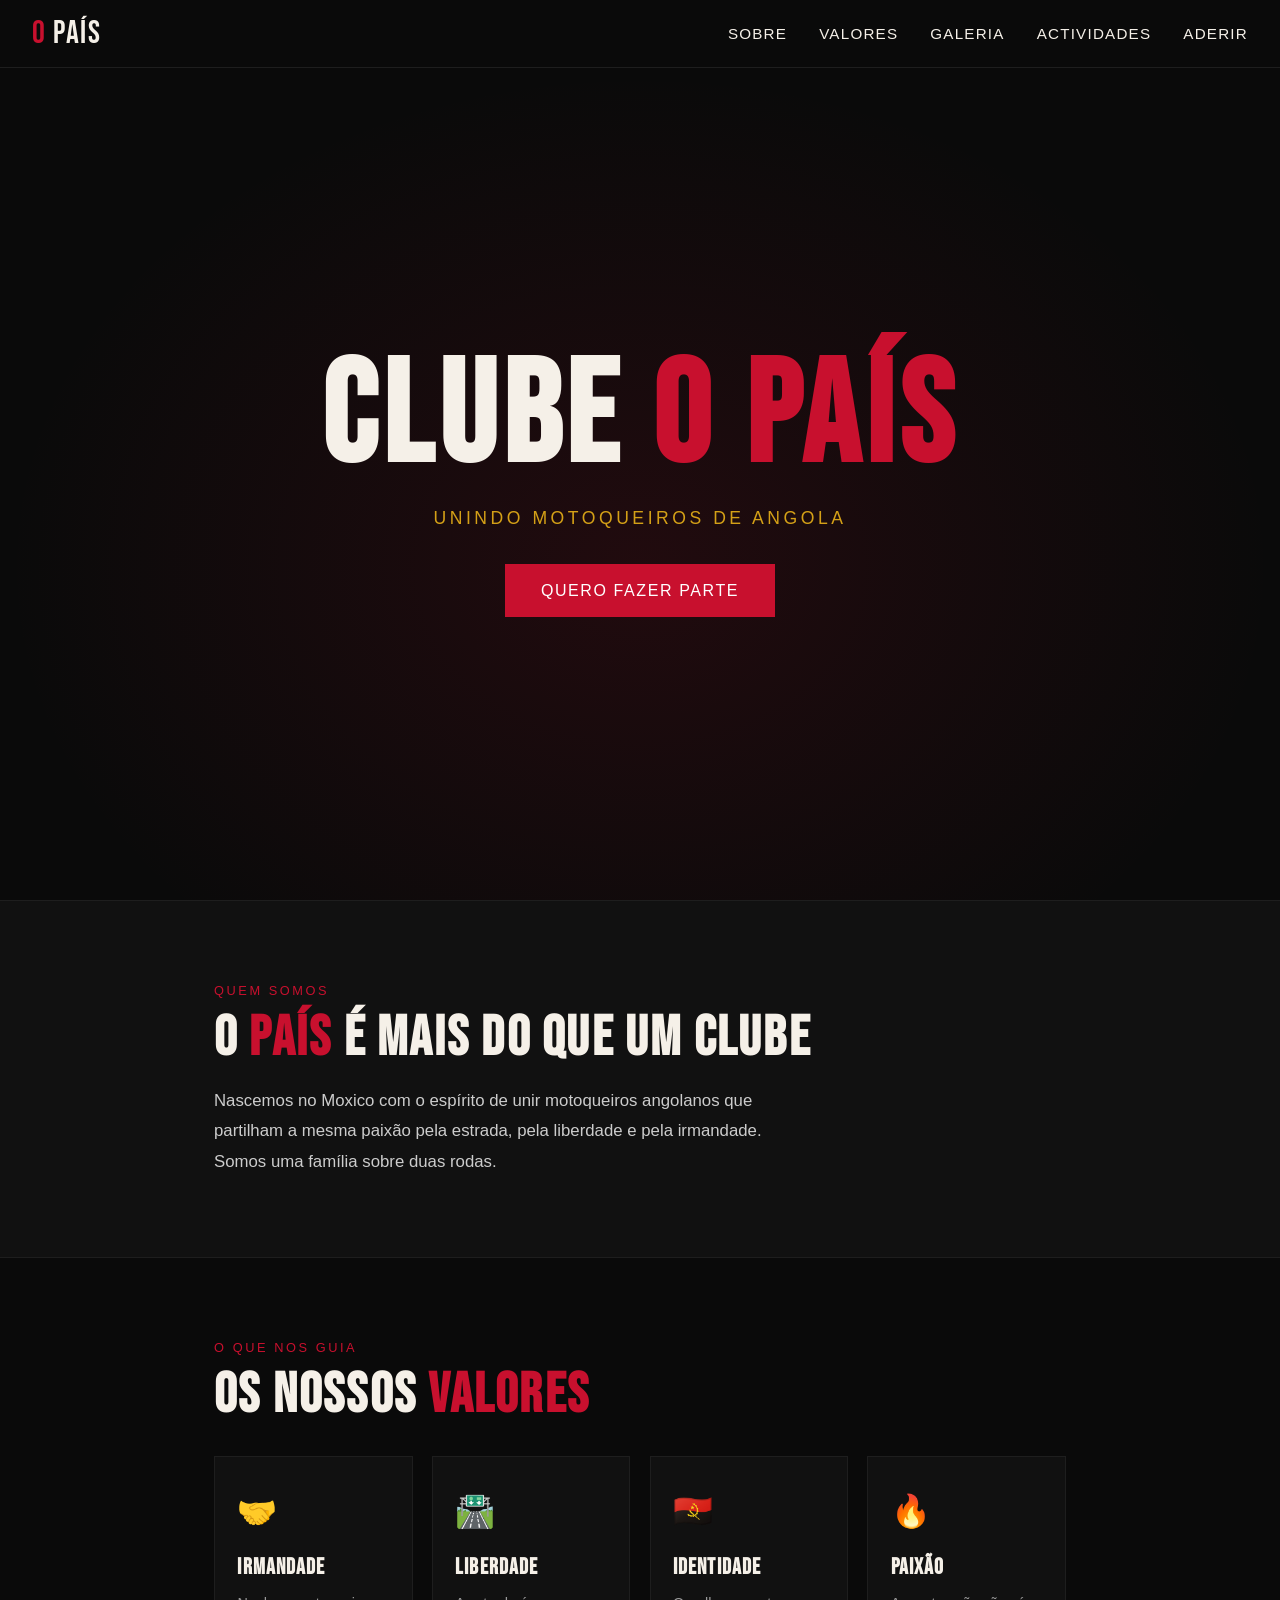
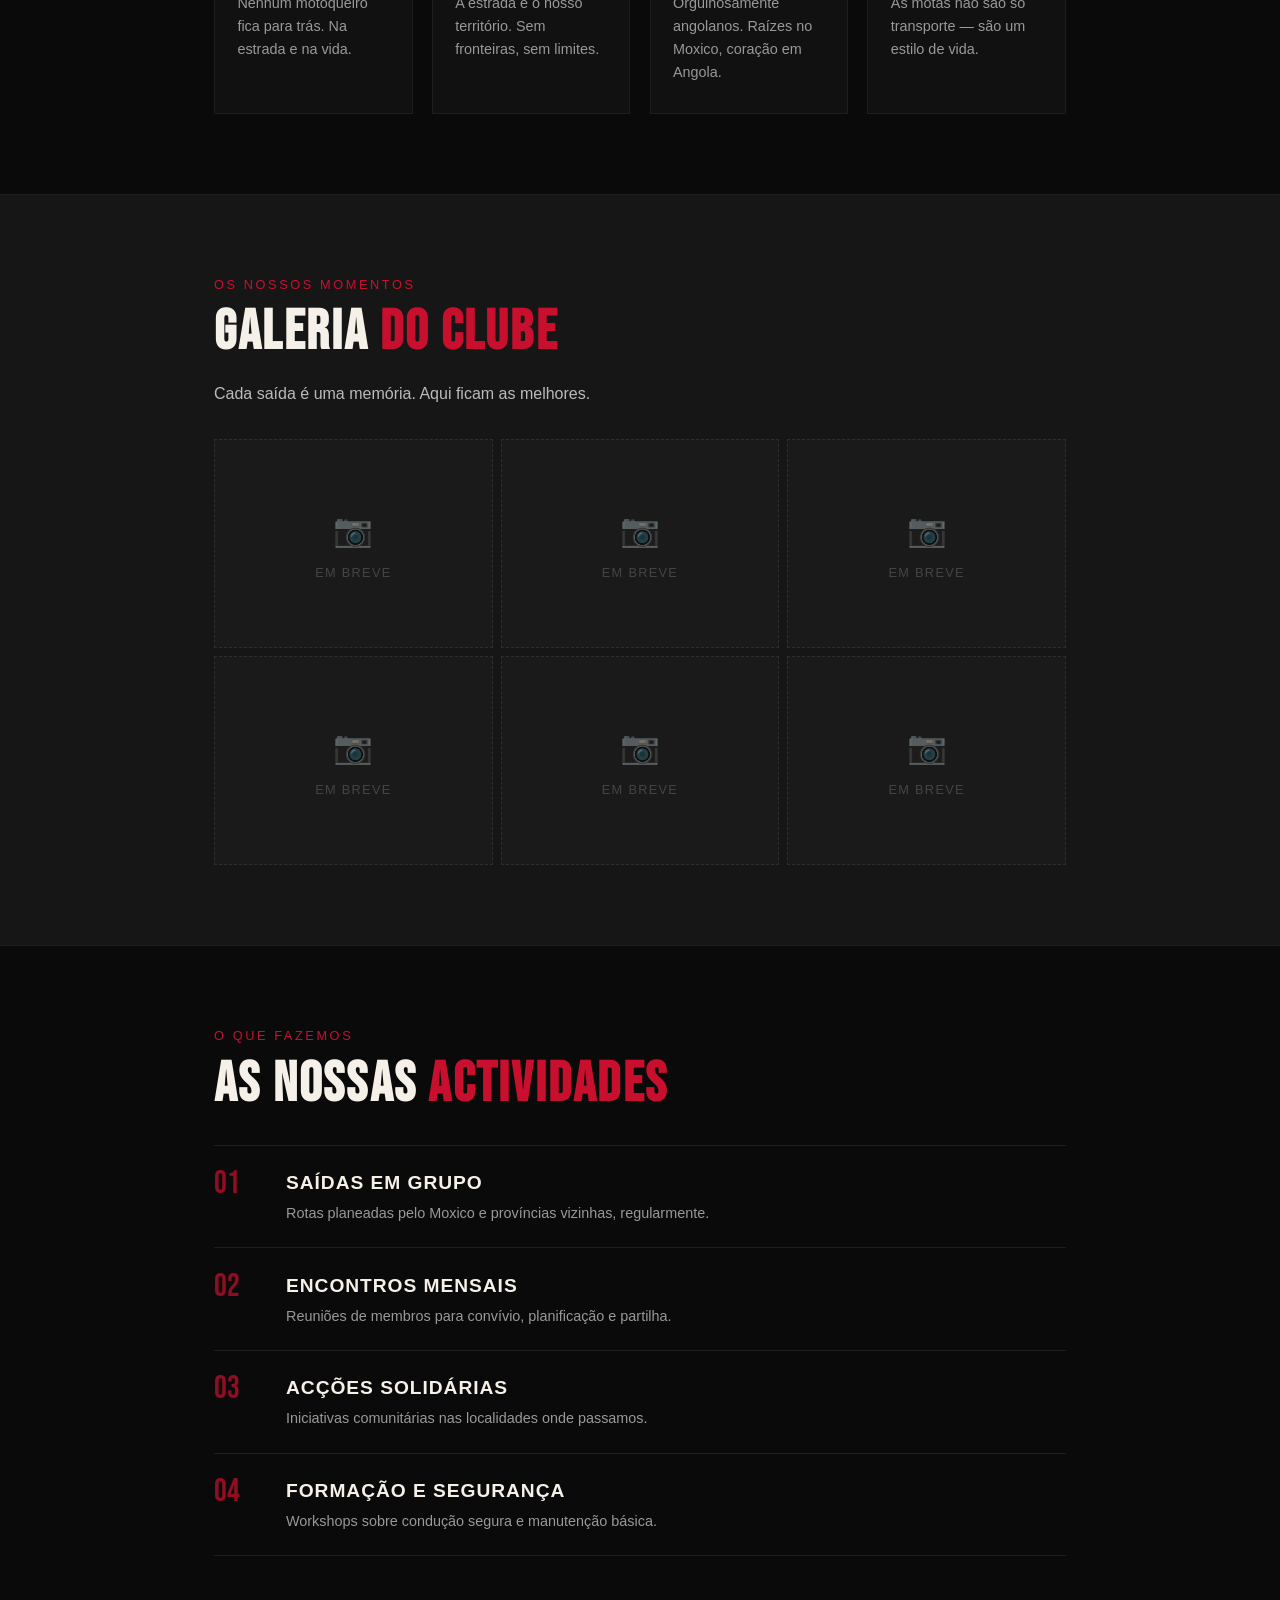
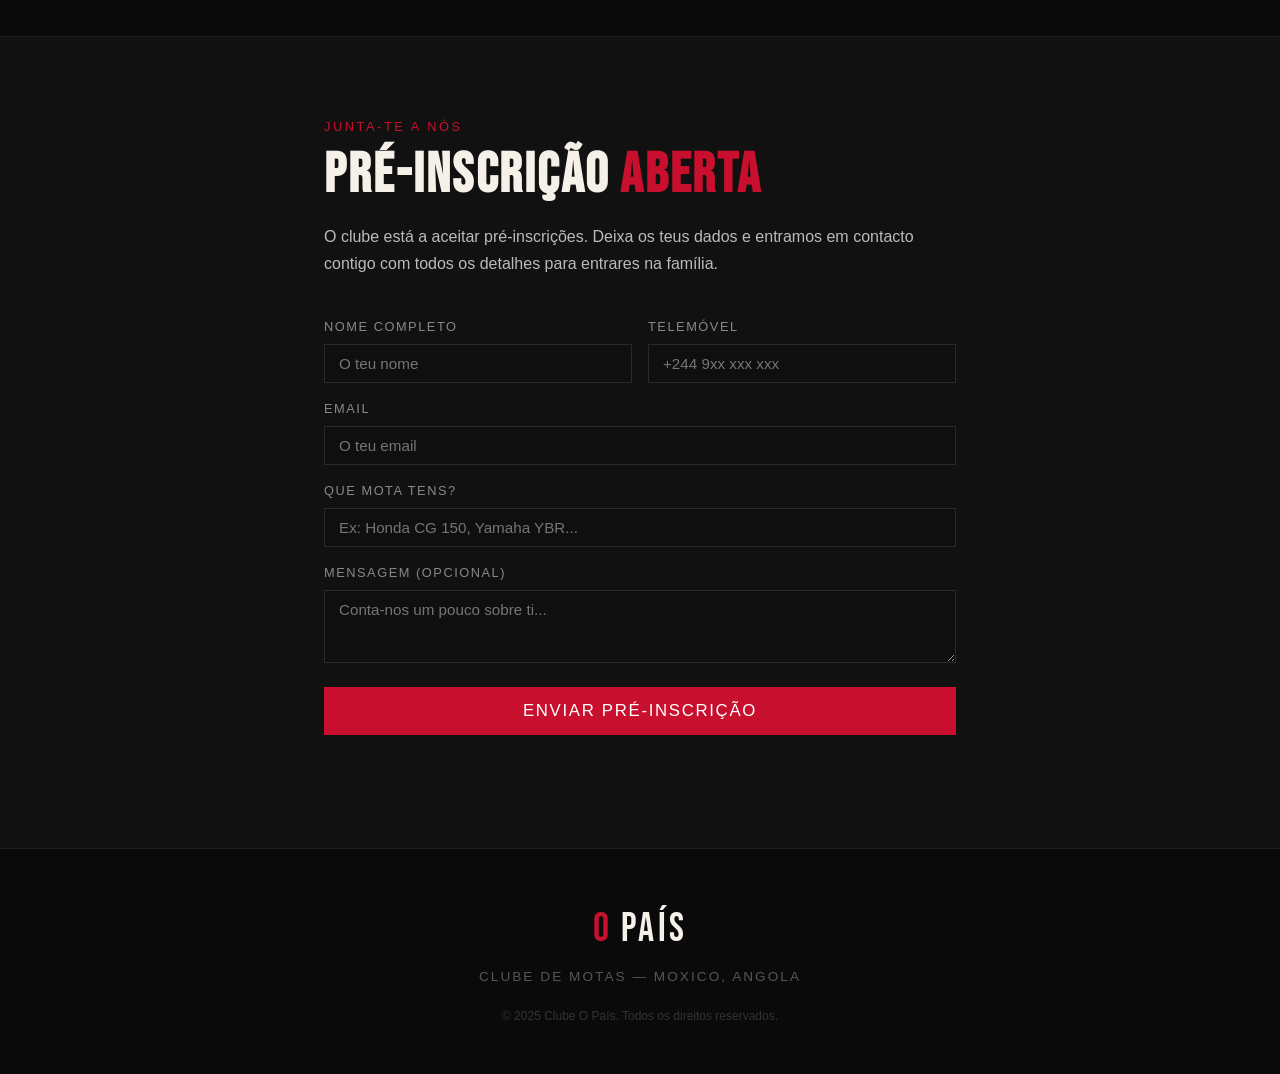
==== commit b84c9a93: "Add files via upload" ====
--- a/index.html
+++ b/index.html
@@ -5,12 +5,10 @@
   <meta name="viewport" content="width=device-width, initial-scale=1.0" />
   <title>O País — Clube de Motas do Moxico</title>
 
-  <!-- Fontes Google -->
   <link rel="preconnect" href="https://fonts.googleapis.com" />
   <link rel="preconnect" href="https://fonts.gstatic.com" crossorigin />
   <link href="https://fonts.googleapis.com/css2?family=Bebas+Neue&family=Barlow:wght@400;600&family=Barlow+Condensed:wght@400;700&display=swap" rel="stylesheet" />
 
-  <!-- Estilos -->
   <link rel="stylesheet" href="style.css" />
 </head>
 
@@ -23,37 +21,169 @@
     <ul class="nav-links">
       <li><a href="#sobre">Sobre</a></li>
       <li><a href="#valores">Valores</a></li>
+      <li><a href="#galeria">Galeria</a></li>
       <li><a href="#actividades">Actividades</a></li>
       <li><a href="#adesao">Aderir</a></li>
     </ul>
 
     <button class="nav-toggle" id="navToggle" aria-label="Abrir menu">
-      <span></span>
-      <span></span>
-      <span></span>
+      <span></span><span></span><span></span>
     </button>
   </nav>
 
   <!-- HERO -->
   <section id="hero">
-    <h1>Clube <span>O País</span></h1>
-    <p>Unindo motoqueiros de Angola</p>
+    <div class="hero-content">
+      <h1>Clube <span>O País</span></h1>
+      <p class="hero-sub">Unindo motoqueiros de Angola</p>
+      <a href="#adesao" class="btn-hero">Quero fazer parte</a>
+    </div>
   </section>
 
-  <!-- NEWSLETTER -->
-  <section id="newsletter">
-    <h2>Newsletter</h2>
-    <p>Recebe novidades do clube</p>
-
-    <form id="newsletterForm">
-      <input type="email" id="newsletterEmail" placeholder="O teu email" required />
-      <button type="submit">Subscrever</button>
-    </form>
-
-    <p id="newsletterMsg"></p>
+  <!-- SOBRE -->
+  <section id="sobre">
+    <div class="section-inner">
+      <span class="section-label">Quem somos</span>
+      <h2>O <span>País</span> é mais do que um clube</h2>
+      <p>Nascemos no Moxico com o espírito de unir motoqueiros angolanos que partilham a mesma paixão pela estrada, pela liberdade e pela irmandade. Somos uma família sobre duas rodas.</p>
+    </div>
   </section>
 
-  <!-- Script -->
+  <!-- VALORES -->
+  <section id="valores">
+    <div class="section-inner">
+      <span class="section-label">O que nos guia</span>
+      <h2>Os nossos <span>Valores</span></h2>
+      <div class="valores-grid">
+        <div class="valor-card">
+          <div class="valor-icon">🤝</div>
+          <h3>Irmandade</h3>
+          <p>Nenhum motoqueiro fica para trás. Na estrada e na vida.</p>
+        </div>
+        <div class="valor-card">
+          <div class="valor-icon">🛣️</div>
+          <h3>Liberdade</h3>
+          <p>A estrada é o nosso território. Sem fronteiras, sem limites.</p>
+        </div>
+        <div class="valor-card">
+          <div class="valor-icon">🇦🇴</div>
+          <h3>Identidade</h3>
+          <p>Orgulhosamente angolanos. Raízes no Moxico, coração em Angola.</p>
+        </div>
+        <div class="valor-card">
+          <div class="valor-icon">🔥</div>
+          <h3>Paixão</h3>
+          <p>As motas não são só transporte — são um estilo de vida.</p>
+        </div>
+      </div>
+    </div>
+  </section>
+
+  <!-- GALERIA -->
+  <section id="galeria">
+    <div class="section-inner">
+      <span class="section-label">Os nossos momentos</span>
+      <h2>Galeria <span>do Clube</span></h2>
+      <p class="galeria-intro">Cada saída é uma memória. Aqui ficam as melhores.</p>
+
+      <div class="galeria-grid">
+        <!--
+          Para adicionar fotos reais, substitui cada bloco
+          <div class="galeria-placeholder"> pelo seguinte:
+          <img src="fotos/nome-da-foto.jpg" alt="Descrição" />
+        -->
+        <div class="galeria-placeholder"><span>📷</span><p>Em breve</p></div>
+        <div class="galeria-placeholder"><span>📷</span><p>Em breve</p></div>
+        <div class="galeria-placeholder"><span>📷</span><p>Em breve</p></div>
+        <div class="galeria-placeholder"><span>📷</span><p>Em breve</p></div>
+        <div class="galeria-placeholder"><span>📷</span><p>Em breve</p></div>
+        <div class="galeria-placeholder"><span>📷</span><p>Em breve</p></div>
+      </div>
+    </div>
+  </section>
+
+  <!-- ACTIVIDADES -->
+  <section id="actividades">
+    <div class="section-inner">
+      <span class="section-label">O que fazemos</span>
+      <h2>As nossas <span>Actividades</span></h2>
+      <div class="actividades-lista">
+        <div class="actividade-item">
+          <span class="actividade-num">01</span>
+          <div>
+            <h3>Saídas em grupo</h3>
+            <p>Rotas planeadas pelo Moxico e províncias vizinhas, regularmente.</p>
+          </div>
+        </div>
+        <div class="actividade-item">
+          <span class="actividade-num">02</span>
+          <div>
+            <h3>Encontros mensais</h3>
+            <p>Reuniões de membros para convívio, planificação e partilha.</p>
+          </div>
+        </div>
+        <div class="actividade-item">
+          <span class="actividade-num">03</span>
+          <div>
+            <h3>Acções solidárias</h3>
+            <p>Iniciativas comunitárias nas localidades onde passamos.</p>
+          </div>
+        </div>
+        <div class="actividade-item">
+          <span class="actividade-num">04</span>
+          <div>
+            <h3>Formação e segurança</h3>
+            <p>Workshops sobre condução segura e manutenção básica.</p>
+          </div>
+        </div>
+      </div>
+    </div>
+  </section>
+
+  <!-- PRÉ-INSCRIÇÃO -->
+  <section id="adesao">
+    <div class="section-inner adesao-inner">
+      <span class="section-label">Junta-te a nós</span>
+      <h2>Pré-inscrição <span>aberta</span></h2>
+      <p class="adesao-desc">O clube está a aceitar pré-inscrições. Deixa os teus dados e entramos em contacto contigo com todos os detalhes para entrares na família.</p>
+
+      <form id="adesaoForm" class="adesao-form">
+        <div class="form-row">
+          <div class="form-group">
+            <label for="adesaoNome">Nome completo</label>
+            <input type="text" id="adesaoNome" placeholder="O teu nome" required />
+          </div>
+          <div class="form-group">
+            <label for="adesaoTel">Telemóvel</label>
+            <input type="tel" id="adesaoTel" placeholder="+244 9xx xxx xxx" required />
+          </div>
+        </div>
+        <div class="form-group">
+          <label for="adesaoEmail">Email</label>
+          <input type="email" id="adesaoEmail" placeholder="O teu email" required />
+        </div>
+        <div class="form-group">
+          <label for="adesaoMota">Que mota tens?</label>
+          <input type="text" id="adesaoMota" placeholder="Ex: Honda CG 150, Yamaha YBR..." />
+        </div>
+        <div class="form-group">
+          <label for="adesaoTexto">Mensagem (opcional)</label>
+          <textarea id="adesaoTexto" rows="3" placeholder="Conta-nos um pouco sobre ti..."></textarea>
+        </div>
+        <button type="submit" class="btn-submit">Enviar pré-inscrição</button>
+      </form>
+
+      <p id="adesaoFeedback"></p>
+    </div>
+  </section>
+
+  <!-- RODAPÉ -->
+  <footer>
+    <p class="footer-logo"><span>O</span> País</p>
+    <p class="footer-sub">Clube de Motas — Moxico, Angola</p>
+    <p class="footer-copy">© 2025 Clube O País. Todos os direitos reservados.</p>
+  </footer>
+
   <script src="main.js"></script>
 </body>
 </html>
--- a/style.css
+++ b/style.css
@@ -1,811 +1,542 @@
+/* =====================
+   VARIÁVEIS GLOBAIS
+   ===================== */
 :root {
   --vermelho: #C8102E;
-  --vermelho-escuro: #8B0B1F;
   --preto: #0A0A0A;
-  --cinza-escuro: #111111;
-  --cinza-medio: #1E1E1E;
-  --cinza-claro: #2A2A2A;
+  --cinza: #111;
+  --cinza2: #161616;
   --dourado: #D4A017;
-  --dourado-claro: #F0C040;
   --branco: #F5F0E8;
-  --branco-puro: #FFFFFF;
-  --texto-secundario: #888;
-}
-
-*, *::before, *::after { margin: 0; padding: 0; box-sizing: border-box; }
-html { scroll-behavior: smooth; }
+  --nav-height: 68px;
+}
+
+/* =====================
+   RESET E BASE
+   ===================== */
+*, *::before, *::after {
+  box-sizing: border-box;
+  margin: 0;
+  padding: 0;
+}
+
+html {
+  scroll-behavior: smooth;
+  /* Compensa a navbar sticky ao fazer scroll para âncoras */
+  scroll-padding-top: var(--nav-height);
+}
 
 body {
   background: var(--preto);
   color: var(--branco);
   font-family: 'Barlow', sans-serif;
-  font-weight: 300;
-  overflow-x: hidden;
-  cursor: none;
-}
-
-/* CURSOR PERSONALIZADO */
-.cursor {
-  width: 12px; height: 12px;
-  background: var(--vermelho);
-  border-radius: 50%;
-  position: fixed; top: 0; left: 0;
-  pointer-events: none; z-index: 99999;
-  transform: translate(-50%, -50%);
-  transition: transform 0.1s, width 0.3s, height 0.3s, background 0.3s;
-  mix-blend-mode: difference;
-}
-.cursor-ring {
-  width: 36px; height: 36px;
-  border: 1px solid var(--dourado);
-  border-radius: 50%;
-  position: fixed; top: 0; left: 0;
-  pointer-events: none; z-index: 99998;
-  transform: translate(-50%, -50%);
-  transition: transform 0.25s ease, width 0.3s, height 0.3s;
-  opacity: 0.6;
-}
-.cursor.hover { width: 20px; height: 20px; background: var(--dourado); }
-.cursor-ring.hover { width: 56px; height: 56px; }
-
-/* BARRAS DE TEXTURA */
-body::before {
-  content: '';
-  position: fixed; inset: 0;
-  background-image: repeating-linear-gradient(
-    0deg, transparent, transparent 2px, rgba(0,0,0,0.03) 2px, rgba(0,0,0,0.03) 4px
-  );
-  pointer-events: none; z-index: 9000;
-}
-
-/* Barra de Angola no topo */
-.angola-strip {
-  height: 4px;
-  background: linear-gradient(90deg, #CC0000 50%, #000000 50%);
-  position: fixed; top: 0; left: 0; right: 0; z-index: 1001;
-}
-
-/* NAVBAR */
+  line-height: 1.6;
+}
+
+a {
+  text-decoration: none;
+  color: inherit;
+}
+
+/* =====================
+   NAVEGAÇÃO
+   ===================== */
 nav {
-  position: fixed; top: 0; left: 0; right: 0; z-index: 1000;
-  display: flex; align-items: center; justify-content: space-between;
-  padding: 0 5vw;
-  height: 70px;
-  background: rgba(10,10,10,0.85);
-  backdrop-filter: blur(20px);
-  border-bottom: 1px solid rgba(212,160,23,0.15);
-  transition: all 0.4s;
-}
-nav.scrolled { border-bottom-color: rgba(200,16,46,0.3); }
+  display: flex;
+  align-items: center;
+  justify-content: space-between;
+  padding: 0 32px;
+  height: var(--nav-height);
+  position: sticky;
+  top: 0;
+  background: var(--preto);
+  z-index: 100;
+  border-bottom: 1px solid #1e1e1e;
+}
 
 .nav-logo {
   font-family: 'Bebas Neue', sans-serif;
-  font-size: 1.8rem;
-  letter-spacing: 0.12em;
+  font-size: 2rem;
   color: var(--branco);
-  text-decoration: none;
-  display: flex; align-items: center; gap: 12px;
-}
-.nav-logo span { color: var(--vermelho); }
-.nav-logo .badge {
-  width: 8px; height: 8px;
-  background: var(--dourado);
-  border-radius: 50%;
-  animation: pulse 2s infinite;
+  letter-spacing: 0.05em;
+}
+
+.nav-logo span {
+  color: var(--vermelho);
 }
 
 .nav-links {
-  display: flex; gap: 2.5rem;
+  display: flex;
+  gap: 2rem;
   list-style: none;
 }
+
 .nav-links a {
-  font-family: 'Barlow Condensed', sans-serif;
-  font-weight: 600;
-  font-size: 0.85rem;
-  letter-spacing: 0.15em;
-  text-transform: uppercase;
-  color: var(--texto-secundario);
-  text-decoration: none;
-  transition: color 0.3s;
-  position: relative;
-}
-.nav-links a::after {
-  content: '';
-  position: absolute; bottom: -4px; left: 0; right: 0; height: 1px;
-  background: var(--vermelho);
-  transform: scaleX(0); transform-origin: left;
-  transition: transform 0.3s;
-}
-.nav-links a:hover { color: var(--branco); }
-.nav-links a:hover::after { transform: scaleX(1); }
-
-/* Toggle (hambúrguer) */
+  color: var(--branco);
+  font-family: 'Barlow Condensed', sans-serif;
+  font-size: 0.95rem;
+  letter-spacing: 0.08em;
+  text-transform: uppercase;
+  transition: color 0.2s;
+}
+
+.nav-links a:hover {
+  color: var(--vermelho);
+}
+
+/* Hambúrguer — escondido em desktop */
 .nav-toggle {
   display: none;
   flex-direction: column;
   gap: 5px;
-  cursor: none;
   background: none;
   border: none;
-  width: 44px; height: 44px;
-  align-items: center; justify-content: center;
-}
+  cursor: pointer;
+  padding: 6px;
+  z-index: 110;
+}
+
 .nav-toggle span {
   display: block;
-  width: 24px; height: 2px;
+  width: 26px;
+  height: 2px;
   background: var(--branco);
-  transition: all 0.3s;
-}
-
-/* HERO */
+  border-radius: 2px;
+  transition: transform 0.3s, opacity 0.3s;
+}
+
+nav.menu-open .nav-toggle span:nth-child(1) {
+  transform: translateY(7px) rotate(45deg);
+}
+nav.menu-open .nav-toggle span:nth-child(2) {
+  opacity: 0;
+}
+nav.menu-open .nav-toggle span:nth-child(3) {
+  transform: translateY(-7px) rotate(-45deg);
+}
+
+/* =====================
+   UTILITÁRIOS DE SECÇÃO
+   ===================== */
+.section-inner {
+  max-width: 900px;
+  margin: 0 auto;
+  padding: 80px 24px;
+}
+
+.section-label {
+  display: block;
+  font-family: 'Barlow Condensed', sans-serif;
+  font-size: 0.8rem;
+  letter-spacing: 0.2em;
+  text-transform: uppercase;
+  color: var(--vermelho);
+  margin-bottom: 0.6rem;
+}
+
+section h2 {
+  font-family: 'Bebas Neue', sans-serif;
+  font-size: clamp(2rem, 5vw, 3.5rem);
+  letter-spacing: 0.04em;
+  margin-bottom: 1.2rem;
+  line-height: 1;
+}
+
+section h2 span {
+  color: var(--vermelho);
+}
+
+section > .section-inner > p,
+.adesao-desc {
+  font-size: 1rem;
+  color: #bbb;
+  max-width: 600px;
+  line-height: 1.7;
+}
+
+/* =====================
+   HERO
+   ===================== */
 #hero {
-  min-height: 100vh;
-  position: relative;
-  display: flex; align-items: center;
-  overflow: hidden;
-}
-.hero-bg {
-  position: absolute; inset: 0;
+  min-height: calc(100vh - var(--nav-height));
+  display: flex;
+  align-items: center;
+  justify-content: center;
+  text-align: center;
+  padding: 40px 20px;
   background:
-    radial-gradient(ellipse 80% 60% at 65% 40%, rgba(200,16,46,0.12) 0%, transparent 60%),
-    radial-gradient(ellipse 50% 50% at 10% 80%, rgba(212,160,23,0.06) 0%, transparent 50%),
-    linear-gradient(160deg, #0A0A0A 0%, #111 40%, #0A0A0A 100%);
-}
-.hero-grid {
-  position: absolute; inset: 0;
-  background-image:
-    linear-gradient(rgba(200,16,46,0.04) 1px, transparent 1px),
-    linear-gradient(90deg, rgba(200,16,46,0.04) 1px, transparent 1px);
-  background-size: 60px 60px;
-  transform: perspective(800px) rotateX(20deg) scale(1.3);
-  transform-origin: bottom center;
-  opacity: 0.5;
-}
-.hero-content {
-  position: relative; z-index: 10;
-  padding: 0 5vw;
-  padding-top: 70px;
-  max-width: 900px;
-}
-.hero-tag {
-  font-family: 'Barlow Condensed', sans-serif;
-  font-size: 0.75rem;
-  font-weight: 600;
-  letter-spacing: 0.3em;
+    radial-gradient(ellipse at 50% 60%, rgba(200,16,46,0.12) 0%, transparent 70%),
+    var(--preto);
+}
+
+.hero-content h1 {
+  font-family: 'Bebas Neue', sans-serif;
+  font-size: clamp(4rem, 14vw, 9rem);
+  letter-spacing: 0.04em;
+  line-height: 0.95;
+}
+
+.hero-content h1 span {
+  color: var(--vermelho);
+}
+
+.hero-sub {
+  margin-top: 1rem;
+  font-family: 'Barlow Condensed', sans-serif;
+  font-size: 1.1rem;
+  letter-spacing: 0.2em;
   text-transform: uppercase;
   color: var(--dourado);
-  display: flex; align-items: center; gap: 12px;
-  margin-bottom: 2rem;
-  opacity: 0;
-  animation: fadeUp 0.8s forwards 0.2s;
-}
-.hero-tag::before {
-  content: '';
-  width: 40px; height: 1px;
-  background: var(--dourado);
-}
-.hero-title {
-  font-family: 'Bebas Neue', sans-serif;
-  font-size: clamp(5rem, 14vw, 12rem);
-  line-height: 0.9;
-  letter-spacing: 0.02em;
-  color: var(--branco);
-  opacity: 0;
-  animation: fadeUp 0.8s forwards 0.4s;
-}
-.hero-title em {
-  color: var(--vermelho);
-  font-style: normal;
-  display: block;
-}
-.hero-linha {
-  width: 80px; height: 4px;
-  background: linear-gradient(90deg, var(--vermelho), var(--dourado));
-  margin: 2rem 0;
-  opacity: 0;
-  animation: fadeUp 0.8s forwards 0.6s;
-}
-.hero-sub {
-  font-size: clamp(1rem, 2vw, 1.25rem);
-  line-height: 1.7;
-  color: var(--texto-secundario);
-  max-width: 520px;
-  opacity: 0;
-  animation: fadeUp 0.8s forwards 0.8s;
-}
-.hero-ctas {
-  display: flex; gap: 1rem; flex-wrap: wrap;
-  margin-top: 3rem;
-  opacity: 0;
-  animation: fadeUp 0.8s forwards 1s;
-}
-.btn-vermelho {
-  font-family: 'Barlow Condensed', sans-serif;
-  font-weight: 700; font-size: 0.85rem;
-  letter-spacing: 0.2em; text-transform: uppercase;
+}
+
+.btn-hero {
+  display: inline-block;
+  margin-top: 2rem;
   padding: 14px 36px;
   background: var(--vermelho);
-  color: var(--branco-puro);
-  border: none; text-decoration: none;
-  clip-path: polygon(0 0, calc(100% - 12px) 0, 100% 12px, 100% 100%, 12px 100%, 0 calc(100% - 12px));
-  transition: background 0.3s, transform 0.2s;
-  display: inline-block;
-}
-.btn-vermelho:hover { background: var(--vermelho-escuro); transform: translateY(-2px); }
-
-.btn-outline {
-  font-family: 'Barlow Condensed', sans-serif;
-  font-weight: 700; font-size: 0.85rem;
-  letter-spacing: 0.2em; text-transform: uppercase;
-  padding: 13px 36px;
-  background: transparent;
-  color: var(--branco);
-  border: 1px solid rgba(245,240,232,0.3);
-  text-decoration: none;
-  transition: border-color 0.3s, color 0.3s;
-  display: inline-block;
-}
-.btn-outline:hover { border-color: var(--dourado); color: var(--dourado); }
-
-.hero-moto {
-  position: absolute; right: -2%; bottom: 0;
-  width: min(55vw, 680px);
-  opacity: 0;
-  animation: slideLeft 1.2s cubic-bezier(0.16,1,0.3,1) forwards 0.5s;
-  z-index: 5;
-}
-.hero-moto svg {
-  width: 100%; height: auto;
-  filter: drop-shadow(-40px 0px 60px rgba(200,16,46,0.25));
-}
-.hero-lema {
-  position: absolute;
-  bottom: 2.5rem; left: 5vw;
-  font-family: 'Barlow Condensed', sans-serif;
-  font-size: 0.7rem; font-weight: 600;
-  letter-spacing: 0.4em; text-transform: uppercase;
-  color: rgba(245,240,232,0.25);
-  opacity: 0;
-  animation: fadeUp 1s forwards 1.4s;
-}
-
-/* LINHA DECORATIVA */
-.linha-deco {
+  color: white;
+  font-family: 'Barlow Condensed', sans-serif;
+  font-size: 1rem;
+  letter-spacing: 0.1em;
+  text-transform: uppercase;
+  transition: background 0.2s, transform 0.2s;
+}
+
+.btn-hero:hover {
+  background: #a50d25;
+  transform: translateY(-2px);
+}
+
+/* =====================
+   SOBRE
+   ===================== */
+#sobre {
+  background: var(--cinza);
+  border-top: 1px solid #1e1e1e;
+  border-bottom: 1px solid #1e1e1e;
+}
+
+#sobre .section-inner > p {
+  font-size: 1.05rem;
+  color: #ccc;
+  line-height: 1.8;
+}
+
+/* =====================
+   VALORES
+   ===================== */
+#valores {
+  background: var(--preto);
+}
+
+.valores-grid {
+  display: grid;
+  grid-template-columns: repeat(auto-fit, minmax(190px, 1fr));
+  gap: 1.2rem;
+  margin-top: 2rem;
+}
+
+.valor-card {
+  background: var(--cinza);
+  border: 1px solid #1e1e1e;
+  padding: 1.8rem 1.4rem;
+  transition: border-color 0.2s, transform 0.2s;
+}
+
+.valor-card:hover {
+  border-color: var(--vermelho);
+  transform: translateY(-4px);
+}
+
+.valor-icon {
+  font-size: 2rem;
+  margin-bottom: 0.8rem;
+}
+
+.valor-card h3 {
+  font-family: 'Bebas Neue', sans-serif;
+  font-size: 1.4rem;
+  letter-spacing: 0.05em;
+  margin-bottom: 0.4rem;
+}
+
+.valor-card p {
+  font-size: 0.9rem;
+  color: #999;
+  line-height: 1.6;
+}
+
+/* =====================
+   GALERIA
+   ===================== */
+#galeria {
+  background: var(--cinza2);
+  border-top: 1px solid #1e1e1e;
+  border-bottom: 1px solid #1e1e1e;
+}
+
+.galeria-intro {
+  color: #aaa;
+  margin-bottom: 2rem;
+}
+
+.galeria-grid {
+  display: grid;
+  grid-template-columns: repeat(3, 1fr);
+  gap: 8px;
+}
+
+/* Imagens reais */
+.galeria-grid img {
   width: 100%;
-  height: 1px;
-  background: linear-gradient(90deg, transparent, var(--vermelho), transparent);
-  margin: 0;
+  aspect-ratio: 4 / 3;
+  object-fit: cover;
+  display: block;
+  transition: opacity 0.3s, transform 0.3s;
+  cursor: pointer;
+}
+
+.galeria-grid img:hover {
+  opacity: 0.85;
+  transform: scale(1.02);
+}
+
+/* Placeholders enquanto não há fotos */
+.galeria-placeholder {
+  aspect-ratio: 4 / 3;
+  background: #1a1a1a;
+  border: 1px dashed #2e2e2e;
+  display: flex;
+  flex-direction: column;
+  align-items: center;
+  justify-content: center;
+  gap: 0.4rem;
+  color: #444;
+}
+
+.galeria-placeholder span {
+  font-size: 2rem;
   opacity: 0.4;
 }
 
-/* STATS */
-#stats {
-  padding: 5rem 5vw;
-  border-top: 1px solid rgba(255,255,255,0.05);
-  border-bottom: 1px solid rgba(255,255,255,0.05);
-  background: var(--cinza-escuro);
-}
-.stats-grid {
-  display: grid;
-  grid-template-columns: repeat(auto-fit, minmax(160px, 1fr));
+.galeria-placeholder p {
+  font-family: 'Barlow Condensed', sans-serif;
+  font-size: 0.8rem;
+  letter-spacing: 0.1em;
+  text-transform: uppercase;
+}
+
+/* =====================
+   ACTIVIDADES
+   ===================== */
+#actividades {
+  background: var(--preto);
+}
+
+.actividades-lista {
+  display: flex;
+  flex-direction: column;
   gap: 0;
-}
-.stat-item {
-  padding: 2.5rem 2rem;
-  border-right: 1px solid rgba(255,255,255,0.06);
-  text-align: center;
-  opacity: 0;
-  transform: translateY(20px);
-  transition: opacity 0.6s, transform 0.6s;
-}
-.stat-item:last-child { border-right: none; }
-.stat-item.visible { opacity: 1; transform: none; }
-.stat-num {
+  margin-top: 2rem;
+  border-top: 1px solid #1e1e1e;
+}
+
+.actividade-item {
+  display: flex;
+  align-items: flex-start;
+  gap: 1.5rem;
+  padding: 1.4rem 0;
+  border-bottom: 1px solid #1e1e1e;
+  transition: background 0.2s;
+}
+
+.actividade-item:hover {
+  background: #0f0f0f;
+  padding-left: 0.5rem;
+}
+
+.actividade-num {
   font-family: 'Bebas Neue', sans-serif;
-  font-size: 3.5rem;
+  font-size: 2rem;
   color: var(--vermelho);
   line-height: 1;
-  display: block;
-}
-.stat-label {
-  font-family: 'Barlow Condensed', sans-serif;
-  font-size: 0.75rem;
-  letter-spacing: 0.2em;
-  text-transform: uppercase;
-  color: var(--texto-secundario);
-  margin-top: 0.5rem;
-  display: block;
-}
-
-/* SOBRE */
-#sobre {
-  padding: 8rem 5vw;
+  min-width: 48px;
+  opacity: 0.7;
+}
+
+.actividade-item h3 {
+  font-family: 'Barlow Condensed', sans-serif;
+  font-size: 1.2rem;
+  letter-spacing: 0.05em;
+  text-transform: uppercase;
+  margin-bottom: 0.2rem;
+}
+
+.actividade-item p {
+  font-size: 0.9rem;
+  color: #999;
+}
+
+/* =====================
+   PRÉ-INSCRIÇÃO
+   ===================== */
+#adesao {
+  background: var(--cinza);
+  border-top: 1px solid #1e1e1e;
+}
+
+.adesao-inner {
+  max-width: 680px;
+}
+
+.adesao-desc {
+  margin-bottom: 2.5rem;
+}
+
+.adesao-form {
+  display: flex;
+  flex-direction: column;
+  gap: 1rem;
+}
+
+.form-row {
   display: grid;
   grid-template-columns: 1fr 1fr;
-  gap: 8vw;
-  align-items: center;
-}
-@media (max-width: 768px) { #sobre { grid-template-columns: 1fr; } }
-
-.section-label {
-  font-family: 'Barlow Condensed', sans-serif;
-  font-size: 0.7rem; font-weight: 600;
-  letter-spacing: 0.35em; text-transform: uppercase;
-  color: var(--vermelho);
-  display: flex; align-items: center; gap: 10px;
-  margin-bottom: 1.5rem;
-}
-.section-label::after {
-  content: '';
-  flex: 1; height: 1px;
-  background: rgba(200,16,46,0.3);
-}
-
-.section-title {
-  font-family: 'Bebas Neue', sans-serif;
-  font-size: clamp(2.5rem, 5vw, 4.5rem);
-  line-height: 0.95;
-  letter-spacing: 0.02em;
+  gap: 1rem;
+}
+
+.form-group {
+  display: flex;
+  flex-direction: column;
+  gap: 0.4rem;
+}
+
+.form-group label {
+  font-family: 'Barlow Condensed', sans-serif;
+  font-size: 0.8rem;
+  letter-spacing: 0.12em;
+  text-transform: uppercase;
+  color: #888;
+}
+
+.form-group input,
+.form-group textarea {
+  background: #0f0f0f;
+  border: 1px solid #2a2a2a;
   color: var(--branco);
-  margin-bottom: 2rem;
-}
-.section-title span { color: var(--vermelho); }
-
-.sobre-texto p {
-  font-size: 1rem;
-  line-height: 1.85;
-  color: var(--texto-secundario);
-  margin-bottom: 1.2rem;
-}
-.sobre-texto p strong { color: var(--branco); font-weight: 400; }
-
-.sobre-visual { position: relative; }
-.sobre-card {
-  background: var(--cinza-medio);
-  border: 1px solid rgba(255,255,255,0.06);
-  padding: 3rem;
-  position: relative;
-  overflow: hidden;
-}
-.sobre-card::before {
-  content: '';
-  position: absolute; top: 0; left: 0;
-  width: 4px; height: 100%;
-  background: linear-gradient(180deg, var(--vermelho), var(--dourado));
-}
-.sobre-card::after {
-  content: '"';
-  position: absolute; bottom: -1rem; right: 2rem;
-  font-family: 'Bebas Neue', sans-serif;
-  font-size: 10rem;
-  color: rgba(200,16,46,0.06);
-  line-height: 1;
-}
-.sobre-card blockquote {
-  font-family: 'Barlow Condensed', sans-serif;
-  font-size: 1.4rem; font-weight: 300;
-  font-style: italic;
-  line-height: 1.6;
-  color: var(--branco);
-  position: relative; z-index: 1;
-}
-.sobre-card cite {
-  display: block;
-  margin-top: 1.5rem;
-  font-family: 'Barlow Condensed', sans-serif;
-  font-size: 0.75rem; font-weight: 600;
-  letter-spacing: 0.25em; text-transform: uppercase;
-  color: var(--dourado);
-  font-style: normal;
-}
-.sobre-deco {
-  position: absolute;
-  top: -20px; right: -20px;
-  width: 100px; height: 100px;
-  border: 1px solid rgba(200,16,46,0.2);
-  transform: rotate(45deg);
-}
-
-/* VALORES */
-#valores {
-  padding: 8rem 5vw;
-  background: var(--cinza-escuro);
-  position: relative; overflow: hidden;
-}
-#valores::before {
-  content: 'VALORES';
-  position: absolute;
-  font-family: 'Bebas Neue', sans-serif;
-  font-size: clamp(6rem, 18vw, 16rem);
-  color: rgba(255,255,255,0.02);
-  top: 50%; left: 50%;
-  transform: translate(-50%, -50%);
-  white-space: nowrap;
-  pointer-events: none;
-}
-.valores-header { text-align: center; margin-bottom: 5rem; }
-.valores-grid {
-  display: grid;
-  grid-template-columns: repeat(auto-fit, minmax(220px, 1fr));
-  gap: 1px;
-  background: rgba(255,255,255,0.05);
-}
-.valor-card {
-  background: var(--cinza-escuro);
-  padding: 3rem 2.5rem;
-  position: relative;
-  overflow: hidden;
-  opacity: 0;
-  transform: translateY(30px);
-  transition: opacity 0.5s, transform 0.5s, background 0.4s;
-}
-.valor-card.visible { opacity: 1; transform: none; }
-.valor-card:hover { background: var(--cinza-medio); }
-.valor-card::after {
-  content: '';
-  position: absolute; bottom: 0; left: 0;
-  width: 100%; height: 2px;
-  background: linear-gradient(90deg, var(--vermelho), transparent);
-  transform: scaleX(0); transform-origin: left;
-  transition: transform 0.4s;
-}
-.valor-card:hover::after { transform: scaleX(1); }
-.valor-num {
-  font-family: 'Bebas Neue', sans-serif;
-  font-size: 0.9rem;
-  letter-spacing: 0.3em;
-  color: var(--vermelho);
-  margin-bottom: 1.5rem;
-  display: block;
-}
-.valor-icon {
-  font-size: 2.2rem;
-  margin-bottom: 1.2rem;
-  display: block;
-}
-.valor-titulo {
-  font-family: 'Barlow Condensed', sans-serif;
-  font-size: 1.3rem;
-  font-weight: 700;
-  letter-spacing: 0.05em;
-  text-transform: uppercase;
-  color: var(--branco);
-  margin-bottom: 1rem;
-}
-.valor-desc {
-  font-size: 0.9rem;
-  line-height: 1.8;
-  color: var(--texto-secundario);
-}
-
-/* ACTIVIDADES */
-#actividades { padding: 8rem 5vw; }
-.actividades-header { margin-bottom: 5rem; }
-.actividades-grid {
-  display: grid;
-  grid-template-columns: repeat(3, 1fr);
-  gap: 1.5rem;
-}
-@media (max-width: 900px) { .actividades-grid { grid-template-columns: 1fr; } }
-
-.actividade-card {
-  position: relative;
-  overflow: hidden;
-  background: var(--cinza-medio);
-  border: 1px solid rgba(255,255,255,0.05);
-  padding: 0;
-  aspect-ratio: 3/4;
-  display: flex; flex-direction: column; justify-content: flex-end;
-  transition: transform 0.4s;
-}
-.actividade-card:hover { transform: translateY(-6px); }
-.actividade-card:hover .act-overlay { opacity: 1; }
-
-.act-img {
-  position: absolute; inset: 0;
-  display: flex; align-items: center; justify-content: center;
-  font-size: 6rem;
-  background: var(--cinza-medio);
-}
-.act-img-bg { position: absolute; inset: 0; opacity: 0.15; }
-.act-img-bg.r { background: radial-gradient(circle at 50% 50%, var(--vermelho), transparent 70%); }
-.act-img-bg.g { background: radial-gradient(circle at 50% 50%, var(--dourado), transparent 70%); }
-.act-img-bg.b { background: radial-gradient(circle at 50% 50%, #1565C0, transparent 70%); }
-
-.act-overlay {
-  position: absolute; inset: 0;
-  background: rgba(200,16,46,0.15);
-  opacity: 0;
-  transition: opacity 0.4s;
-}
-
-.act-content {
-  position: relative; z-index: 2;
-  padding: 2rem;
-  background: linear-gradient(transparent, rgba(10,10,10,0.95) 40%);
-}
-.act-tag {
-  font-family: 'Barlow Condensed', sans-serif;
-  font-size: 0.65rem; font-weight: 700;
-  letter-spacing: 0.3em; text-transform: uppercase;
-  color: var(--dourado);
-  margin-bottom: 0.6rem;
-  display: block;
-}
-.act-titulo {
-  font-family: 'Barlow Condensed', sans-serif;
-  font-size: 1.3rem; font-weight: 700;
-  text-transform: uppercase;
-  letter-spacing: 0.05em;
-  color: var(--branco);
-  margin-bottom: 0.6rem;
-}
-.act-desc {
-  font-size: 0.85rem;
-  line-height: 1.7;
-  color: var(--texto-secundario);
-}
-
-/* ADESÃO */
-#adesao { padding: 8rem 5vw; background: var(--cinza-escuro); }
-.adesao-inner {
-  display: grid;
-  grid-template-columns: 1fr 1fr;
-  gap: 6vw;
-  align-items: start;
-}
-@media (max-width: 768px) { .adesao-inner { grid-template-columns: 1fr; } }
-
-.adesao-info .secao-texto {
-  font-size: 1rem;
-  line-height: 1.85;
-  color: var(--texto-secundario);
-  margin-bottom: 2rem;
-}
-
-.requisitos-list { list-style: none; margin-top: 2rem; }
-.requisitos-list li {
-  display: flex; align-items: flex-start; gap: 14px;
-  padding: 1rem 0;
-  border-bottom: 1px solid rgba(255,255,255,0.05);
-  font-size: 0.95rem;
-  color: var(--texto-secundario);
-  line-height: 1.5;
-}
-.requisitos-list li span.icon {
-  color: var(--vermelho);
-  font-size: 1rem;
-  flex-shrink: 0;
-  margin-top: 2px;
-}
-
-.adesao-form {
-  background: var(--cinza-medio);
-  border: 1px solid rgba(255,255,255,0.06);
-  padding: 3rem;
-  position: relative;
-}
-.adesao-form::before {
-  content: '';
-  position: absolute; top: 0; left: 0; right: 0;
-  height: 3px;
-  background: linear-gradient(90deg, var(--vermelho), var(--dourado));
-}
-
-.form-title {
-  font-family: 'Barlow Condensed', sans-serif;
-  font-size: 1.5rem; font-weight: 700;
-  letter-spacing: 0.05em; text-transform: uppercase;
-  color: var(--branco);
-  margin-bottom: 2rem;
-}
-
-.form-group { margin-bottom: 1.4rem; }
-.form-label {
-  display: block;
-  font-family: 'Barlow Condensed', sans-serif;
-  font-size: 0.7rem; font-weight: 600;
-  letter-spacing: 0.2em; text-transform: uppercase;
-  color: var(--texto-secundario);
-  margin-bottom: 0.5rem;
-}
-.form-input, .form-textarea {
-  width: 100%;
-  background: var(--cinza-claro);
-  border: 1px solid rgba(255,255,255,0.08);
-  color: var(--branco);
-  padding: 12px 16px;
   font-family: 'Barlow', sans-serif;
   font-size: 0.95rem;
+  padding: 10px 14px;
   outline: none;
-  transition: border-color 0.3s;
-  appearance: none;
-}
-.form-input:focus, .form-textarea:focus { border-color: var(--vermelho); }
-.form-textarea { resize: vertical; min-height: 100px; }
-
-.form-row { display: grid; grid-template-columns: 1fr 1fr; gap: 1rem; }
-
-.form-submit {
-  width: 100%;
-  font-family: 'Barlow Condensed', sans-serif;
-  font-weight: 700; font-size: 0.9rem;
-  letter-spacing: 0.2em; text-transform: uppercase;
-  padding: 15px;
+  transition: border-color 0.2s;
+  resize: vertical;
+}
+
+.form-group input:focus,
+.form-group textarea:focus {
+  border-color: var(--vermelho);
+}
+
+.btn-submit {
+  padding: 14px;
   background: var(--vermelho);
-  color: var(--branco-puro);
+  color: white;
   border: none;
-  cursor: none;
-  transition: background 0.3s, transform 0.2s;
+  font-family: 'Barlow Condensed', sans-serif;
+  font-size: 1.05rem;
+  letter-spacing: 0.1em;
+  text-transform: uppercase;
+  cursor: pointer;
+  transition: background 0.2s;
   margin-top: 0.5rem;
 }
-.form-submit:hover { background: var(--vermelho-escuro); transform: translateY(-2px); }
-
-/* FOOTER */
+
+.btn-submit:hover {
+  background: #a50d25;
+}
+
+#adesaoFeedback {
+  margin-top: 1rem;
+  font-size: 0.9rem;
+  min-height: 1.2em;
+  text-align: center;
+}
+
+/* =====================
+   RODAPÉ
+   ===================== */
 footer {
-  padding: 5rem 5vw 2rem;
-  border-top: 1px solid rgba(255,255,255,0.05);
-  background: #060606;
-}
-.footer-inner {
-  display: grid;
-  grid-template-columns: 2fr 1fr 1fr;
-  gap: 4vw;
-  margin-bottom: 4rem;
-}
-@media (max-width: 768px) { .footer-inner { grid-template-columns: 1fr; } }
-
-.footer-brand .logo {
+  background: var(--preto);
+  border-top: 1px solid #1e1e1e;
+  text-align: center;
+  padding: 3rem 1rem;
+}
+
+.footer-logo {
   font-family: 'Bebas Neue', sans-serif;
-  font-size: 2.2rem;
-  letter-spacing: 0.1em;
-  color: var(--branco);
-  margin-bottom: 1rem;
-  display: block;
-}
-.footer-brand .logo span { color: var(--vermelho); }
-.footer-brand p {
-  font-size: 0.9rem;
-  line-height: 1.8;
-  color: var(--texto-secundario);
-  max-width: 300px;
-}
-.footer-lema {
-  margin-top: 1.5rem;
-  font-family: 'Barlow Condensed', sans-serif;
-  font-size: 0.7rem; font-weight: 700;
-  letter-spacing: 0.3em; text-transform: uppercase;
-  color: var(--dourado);
-  display: flex; align-items: center; gap: 8px;
-}
-.footer-lema::before {
-  content: '';
-  width: 20px; height: 1px;
-  background: var(--dourado);
-}
-
-.footer-col h4 {
-  font-family: 'Barlow Condensed', sans-serif;
-  font-size: 0.75rem; font-weight: 700;
-  letter-spacing: 0.25em; text-transform: uppercase;
-  color: var(--branco);
-  margin-bottom: 1.5rem;
-  padding-bottom: 0.8rem;
-  border-bottom: 1px solid rgba(255,255,255,0.07);
-}
-.footer-col ul { list-style: none; }
-.footer-col ul li {
-  margin-bottom: 0.7rem;
-  font-size: 0.88rem;
-  color: var(--texto-secundario);
-  display: flex; align-items: center; gap: 8px;
-}
-.footer-col ul li::before {
-  content: '—';
-  color: var(--vermelho);
-  font-size: 0.7rem;
-}
-
-.footer-bottom {
-  display: flex; justify-content: space-between; align-items: center;
-  padding-top: 2rem;
-  border-top: 1px solid rgba(255,255,255,0.04);
-  font-size: 0.8rem;
-  color: rgba(136,136,136,0.5);
-  flex-wrap: wrap; gap: 1rem;
-}
-
-/* TOAST */
-.toast {
-  position: fixed; bottom: 2rem; right: 2rem;
-  color: white;
-  padding: 1rem 1.5rem;
-  font-family: 'Barlow Condensed', sans-serif;
-  font-size: 0.9rem;
-  letter-spacing: 0.1em;
-  transform: translateY(100px);
-  opacity: 0;
-  transition: all 0.4s;
-  z-index: 9999;
-  border-left: 3px solid var(--dourado);
-  background: #1a1a1a;
-}
-.toast.show { transform: none; opacity: 1; }
-
-/* ANIMAÇÕES */
-@keyframes fadeUp {
-  from { opacity: 0; transform: translateY(30px); }
-  to { opacity: 1; transform: none; }
-}
-@keyframes slideLeft {
-  from { opacity: 0; transform: translateX(80px); }
-  to { opacity: 1; transform: translateX(0); }
-}
-@keyframes pulse {
-  0%, 100% { opacity: 1; transform: scale(1); }
-  50% { opacity: 0.5; transform: scale(1.5); }
-}
-
-/* SCROLL REVEAL */
-.reveal {
-  opacity: 0;
-  transform: translateY(40px);
-  transition: opacity 0.7s ease, transform 0.7s ease;
-}
-.reveal.visible { opacity: 1; transform: none; }
-
-/* SCROLLBAR */
-::-webkit-scrollbar { width: 4px; }
-::-webkit-scrollbar-track { background: var(--preto); }
-::-webkit-scrollbar-thumb { background: var(--vermelho); }
-
-/* ============
-   MOBILE MENU
-   ============ */
+  font-size: 2.5rem;
+  letter-spacing: 0.08em;
+  margin-bottom: 0.3rem;
+}
+
+.footer-logo span {
+  color: var(--vermelho);
+}
+
+.footer-sub {
+  font-family: 'Barlow Condensed', sans-serif;
+  font-size: 0.85rem;
+  letter-spacing: 0.15em;
+  text-transform: uppercase;
+  color: #555;
+  margin-bottom: 1.2rem;
+}
+
+.footer-copy {
+  font-size: 0.75rem;
+  color: #333;
+}
+
+/* =====================
+   MOBILE
+   ===================== */
 @media (max-width: 768px) {
-  .nav-toggle { display: flex; }
-  .hero-moto { display: none; }
-  .hero-title { font-size: 4.5rem; }
-
-  /* dropdown fechado por defeito */
+  .nav-toggle {
+    display: flex;
+  }
+
   .nav-links {
+    display: none;
     position: absolute;
-    top: 70px;
+    top: var(--nav-height);
     left: 0;
     right: 0;
+    flex-direction: column;
+    background: var(--preto);
+    padding: 1.2rem 2rem;
+    border-top: 1px solid #1e1e1e;
+    gap: 1.2rem;
+  }
+
+  nav.menu-open .nav-links {
     display: flex;
-    flex-direction: column;
-    gap: 0;
-    background: rgba(10,10,10,0.96);
-    backdrop-filter: blur(16px);
-    border-bottom: 1px solid rgba(212,160,23,0.15);
-
-    max-height: 0;
-    overflow: hidden;
-    padding: 0 5vw;
-    transition: max-height 0.35s ease, padding 0.35s ease;
-  }
-
-  .nav-links a {
-    display: block;
-    padding: 16px 0;
-    border-bottom: 1px solid rgba(255,255,255,0.06);
-  }
-
-  nav.menu-open .nav-links {
-    max-height: 420px;
-    padding: 10px 5vw 18px;
-  }
-
-  /* hambúrguer -> X */
-  nav.menu-open .nav-toggle span:nth-child(1) {
-    transform: translateY(7px) rotate(45deg);
-  }
-  nav.menu-open .nav-toggle span:nth-child(2) {
-    opacity: 0;
-  }
-  nav.menu-open .nav-toggle span:nth-child(3) {
-    transform: translateY(-7px) rotate(-45deg);
-  }
-}
-
+  }
+
+  .galeria-grid {
+    grid-template-columns: repeat(2, 1fr);
+  }
+
+  .form-row {
+    grid-template-columns: 1fr;
+  }
+}
+
+@media (max-width: 480px) {
+  .galeria-grid {
+    grid-template-columns: 1fr 1fr;
+  }
+
+  .section-inner {
+    padding: 60px 18px;
+  }
+}
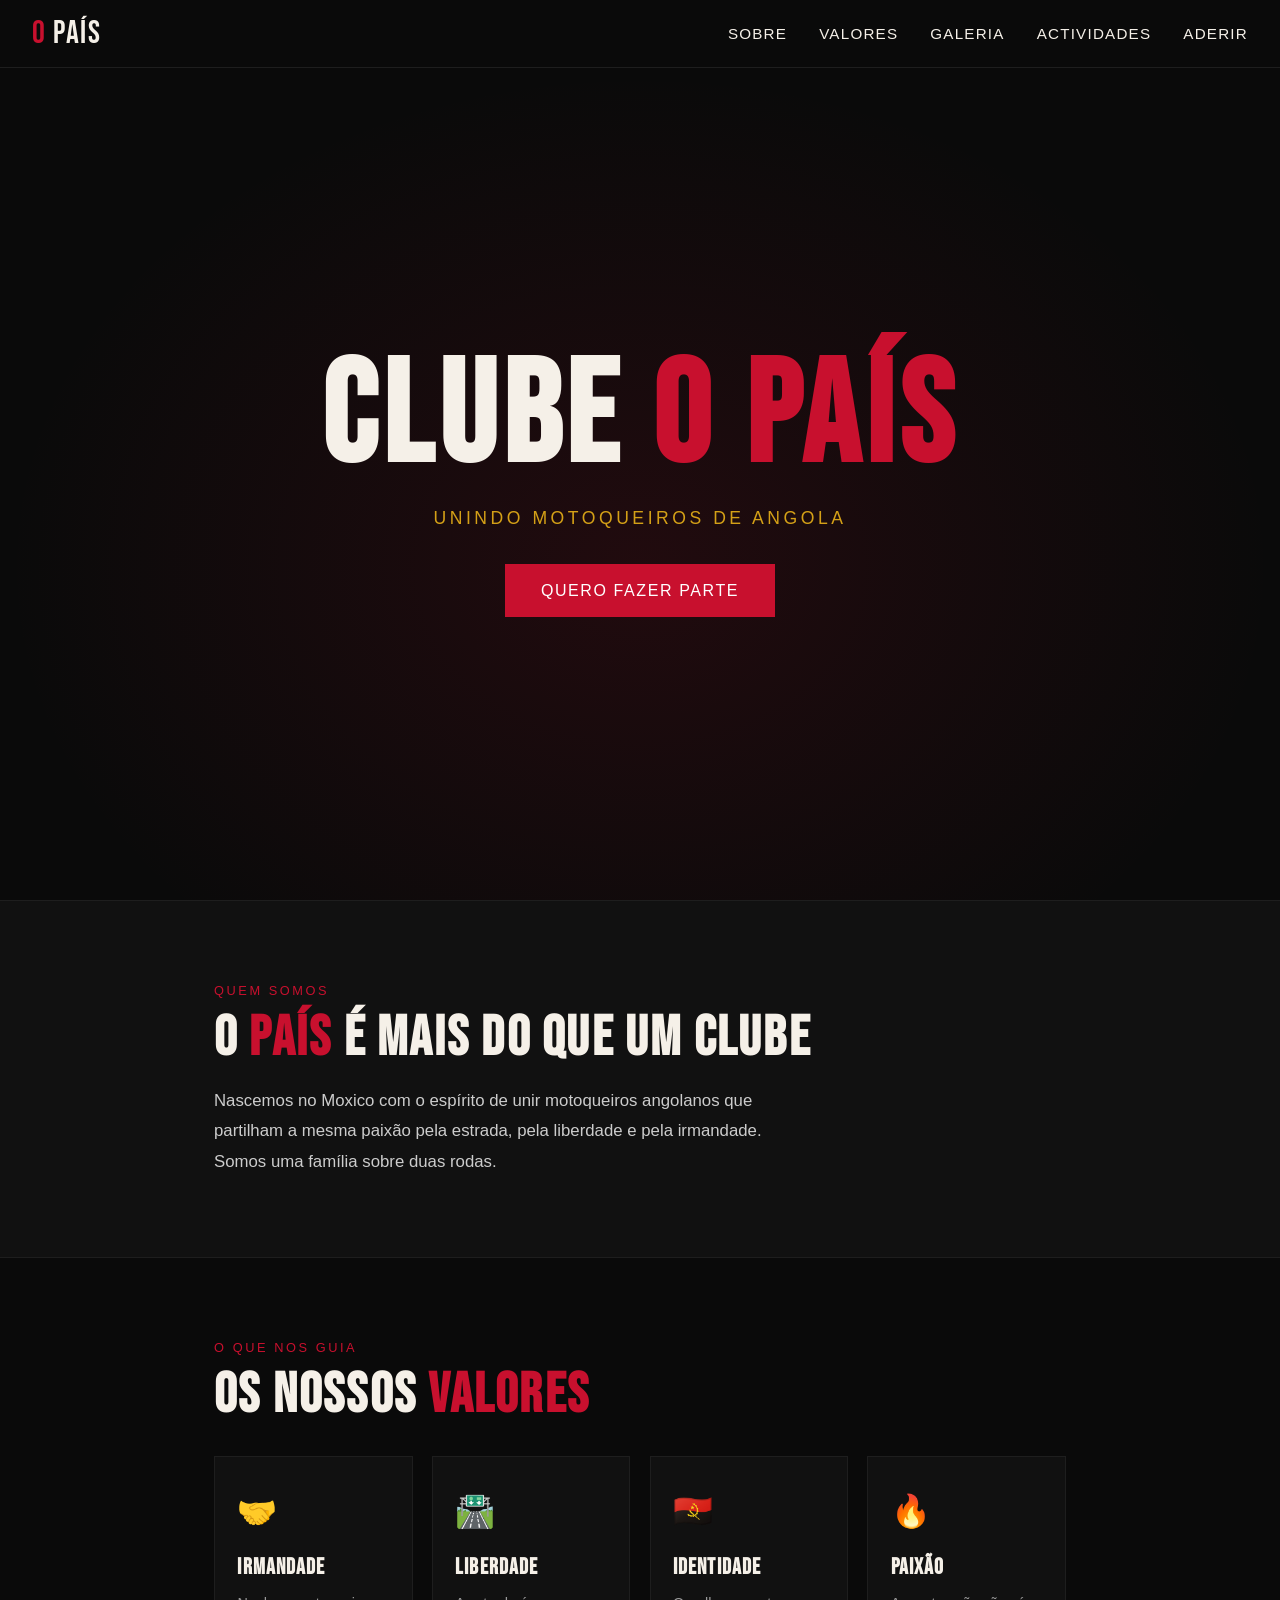
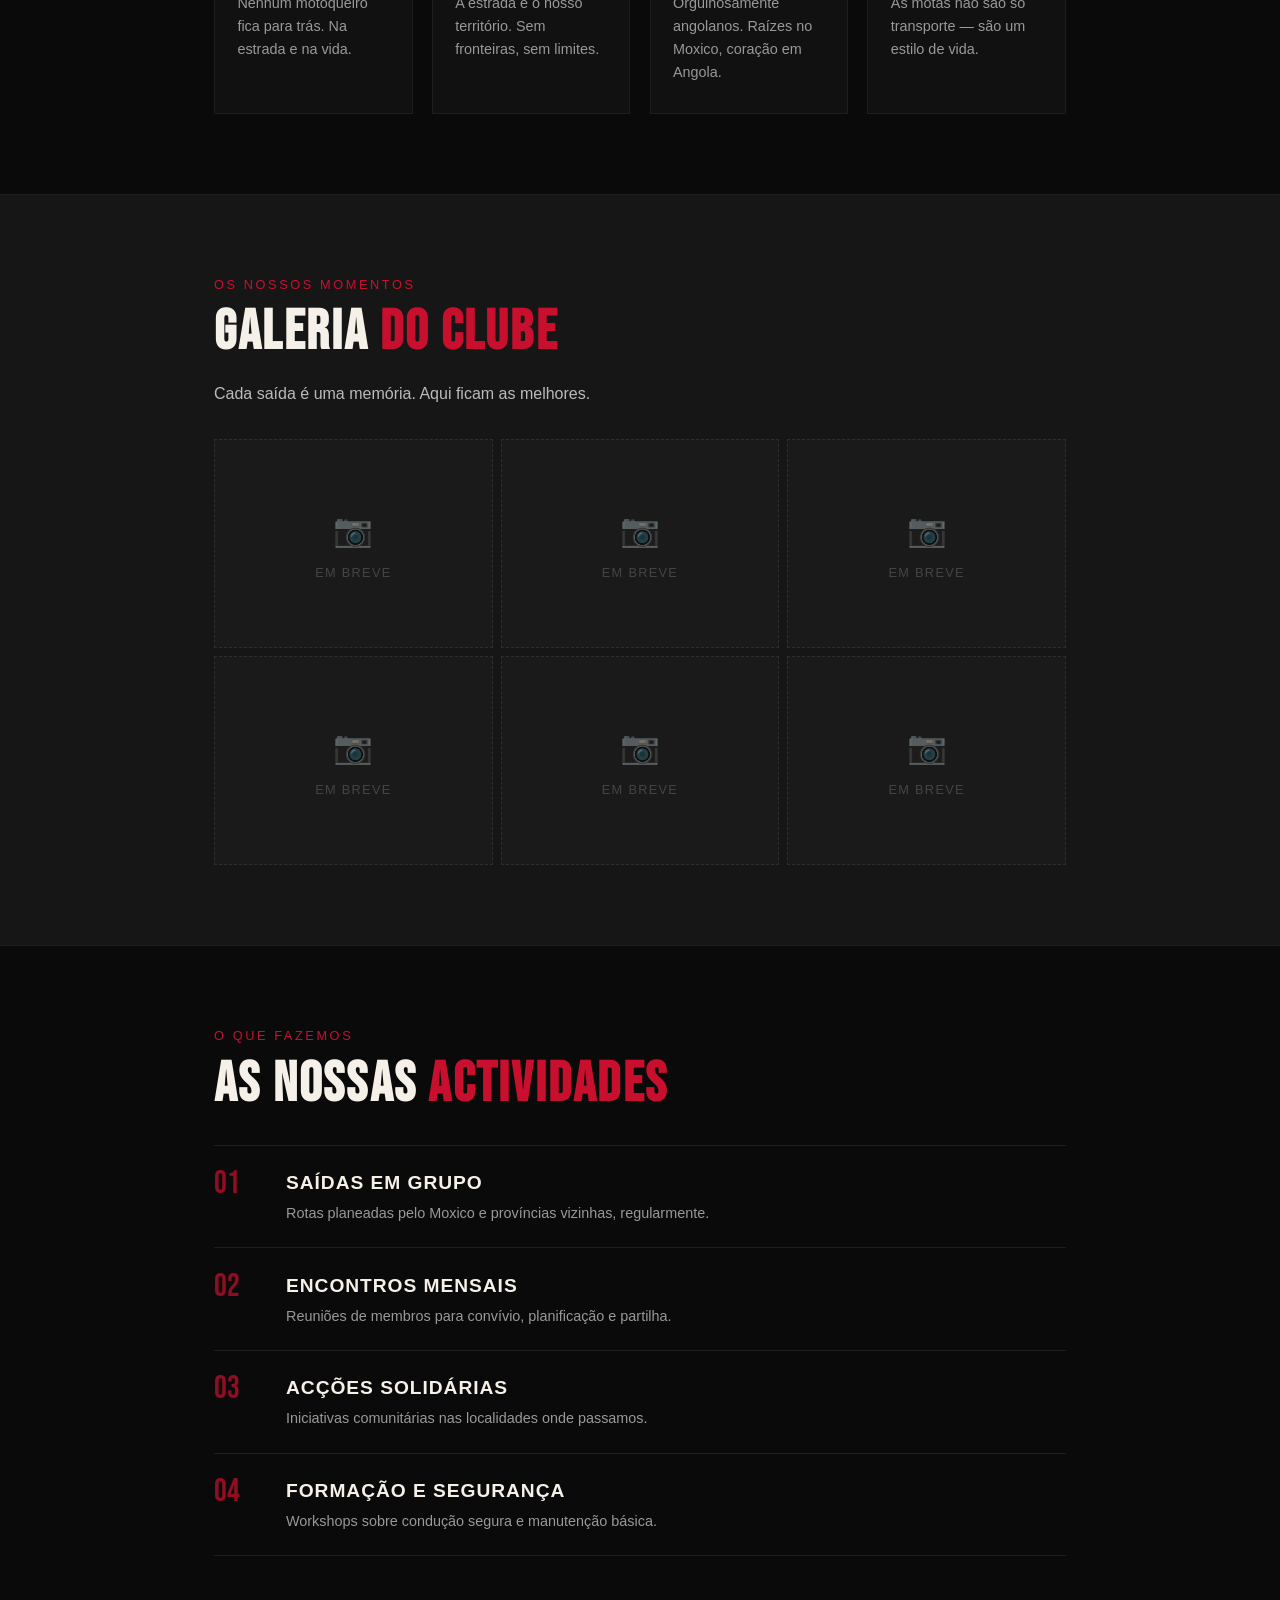
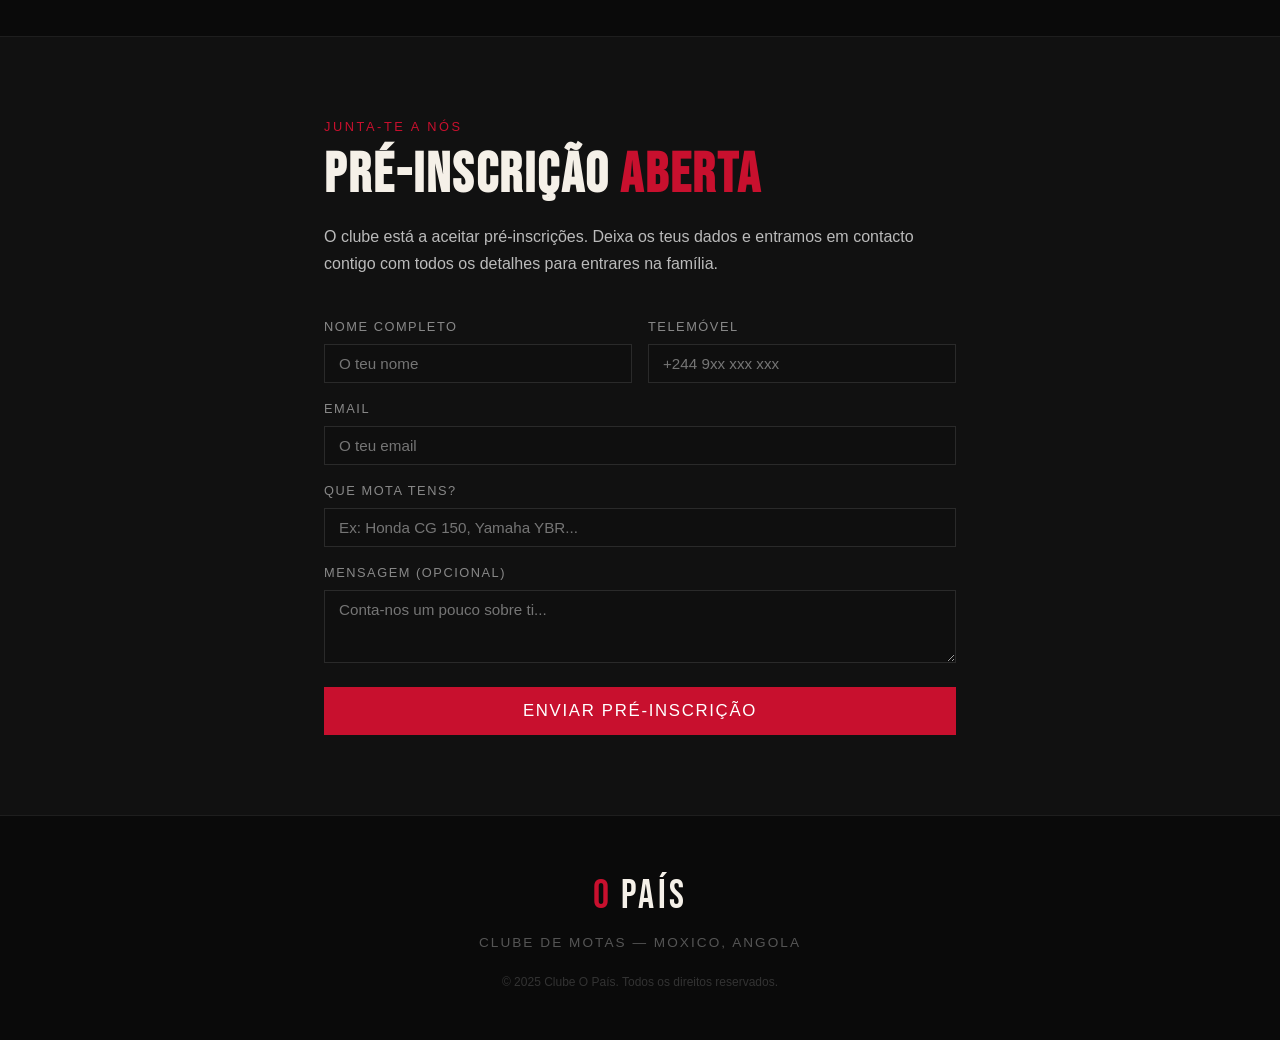
==== commit 8a65aece: "Add files via upload" ====
--- a/index.html
+++ b/index.html
@@ -85,13 +85,7 @@
       <span class="section-label">Os nossos momentos</span>
       <h2>Galeria <span>do Clube</span></h2>
       <p class="galeria-intro">Cada saída é uma memória. Aqui ficam as melhores.</p>
-
       <div class="galeria-grid">
-        <!--
-          Para adicionar fotos reais, substitui cada bloco
-          <div class="galeria-placeholder"> pelo seguinte:
-          <img src="fotos/nome-da-foto.jpg" alt="Descrição" />
-        -->
         <div class="galeria-placeholder"><span>📷</span><p>Em breve</p></div>
         <div class="galeria-placeholder"><span>📷</span><p>Em breve</p></div>
         <div class="galeria-placeholder"><span>📷</span><p>Em breve</p></div>
@@ -147,33 +141,51 @@
       <h2>Pré-inscrição <span>aberta</span></h2>
       <p class="adesao-desc">O clube está a aceitar pré-inscrições. Deixa os teus dados e entramos em contacto contigo com todos os detalhes para entrares na família.</p>
 
-      <form id="adesaoForm" class="adesao-form">
+      <!--
+        FormSubmit nativo — sem AJAX, sem erros de CORS.
+        _next aponta para a tua página de obrigado.
+        _subject define o assunto do email.
+        _captcha desactivado para não bloquear o envio.
+      -->
+      <form
+        action="https://formsubmit.co/ernestomanueltchissuale@gmail.com"
+        method="POST"
+        class="adesao-form"
+      >
+        <!-- Campos de controlo FormSubmit -->
+        <input type="hidden" name="_subject"  value="Nova pré-inscrição — Clube O País" />
+        <input type="hidden" name="_captcha"  value="false" />
+        <input type="hidden" name="_next"     value="https://eliaslicojicacoma-spec.github.io/clube-de-motas/obrigado.html" />
+        <input type="text"   name="_honey"    style="display:none" />
+
         <div class="form-row">
           <div class="form-group">
             <label for="adesaoNome">Nome completo</label>
-            <input type="text" id="adesaoNome" placeholder="O teu nome" required />
+            <input type="text" id="adesaoNome" name="nome" placeholder="O teu nome" required />
           </div>
           <div class="form-group">
             <label for="adesaoTel">Telemóvel</label>
-            <input type="tel" id="adesaoTel" placeholder="+244 9xx xxx xxx" required />
-          </div>
-        </div>
+            <input type="tel" id="adesaoTel" name="telefone" placeholder="+244 9xx xxx xxx" required />
+          </div>
+        </div>
+
         <div class="form-group">
           <label for="adesaoEmail">Email</label>
-          <input type="email" id="adesaoEmail" placeholder="O teu email" required />
-        </div>
+          <input type="email" id="adesaoEmail" name="email" placeholder="O teu email" required />
+        </div>
+
         <div class="form-group">
           <label for="adesaoMota">Que mota tens?</label>
-          <input type="text" id="adesaoMota" placeholder="Ex: Honda CG 150, Yamaha YBR..." />
-        </div>
+          <input type="text" id="adesaoMota" name="mota" placeholder="Ex: Honda CG 150, Yamaha YBR..." />
+        </div>
+
         <div class="form-group">
           <label for="adesaoTexto">Mensagem (opcional)</label>
-          <textarea id="adesaoTexto" rows="3" placeholder="Conta-nos um pouco sobre ti..."></textarea>
-        </div>
+          <textarea id="adesaoTexto" name="mensagem" rows="3" placeholder="Conta-nos um pouco sobre ti..."></textarea>
+        </div>
+
         <button type="submit" class="btn-submit">Enviar pré-inscrição</button>
       </form>
-
-      <p id="adesaoFeedback"></p>
     </div>
   </section>
 
--- a/style.css
+++ b/style.css
@@ -22,7 +22,6 @@
 
 html {
   scroll-behavior: smooth;
-  /* Compensa a navbar sticky ao fazer scroll para âncoras */
   scroll-padding-top: var(--nav-height);
 }
 
@@ -84,7 +83,6 @@
   color: var(--vermelho);
 }
 
-/* Hambúrguer — escondido em desktop */
 .nav-toggle {
   display: none;
   flex-direction: column;
@@ -146,8 +144,7 @@
   color: var(--vermelho);
 }
 
-section > .section-inner > p,
-.adesao-desc {
+section > .section-inner > p {
   font-size: 1rem;
   color: #bbb;
   max-width: 600px;
@@ -286,7 +283,6 @@
   gap: 8px;
 }
 
-/* Imagens reais */
 .galeria-grid img {
   width: 100%;
   aspect-ratio: 4 / 3;
@@ -301,7 +297,6 @@
   transform: scale(1.02);
 }
 
-/* Placeholders enquanto não há fotos */
 .galeria-placeholder {
   aspect-ratio: 4 / 3;
   background: #1a1a1a;
@@ -336,7 +331,6 @@
 .actividades-lista {
   display: flex;
   flex-direction: column;
-  gap: 0;
   margin-top: 2rem;
   border-top: 1px solid #1e1e1e;
 }
@@ -347,11 +341,10 @@
   gap: 1.5rem;
   padding: 1.4rem 0;
   border-bottom: 1px solid #1e1e1e;
-  transition: background 0.2s;
+  transition: padding-left 0.2s;
 }
 
 .actividade-item:hover {
-  background: #0f0f0f;
   padding-left: 0.5rem;
 }
 
@@ -390,6 +383,10 @@
 }
 
 .adesao-desc {
+  font-size: 1rem;
+  color: #bbb;
+  max-width: 600px;
+  line-height: 1.7;
   margin-bottom: 2.5rem;
 }
 
@@ -453,13 +450,6 @@
 
 .btn-submit:hover {
   background: #a50d25;
-}
-
-#adesaoFeedback {
-  margin-top: 1rem;
-  font-size: 0.9rem;
-  min-height: 1.2em;
-  text-align: center;
 }
 
 /* =====================
@@ -530,13 +520,3 @@
     grid-template-columns: 1fr;
   }
 }
-
-@media (max-width: 480px) {
-  .galeria-grid {
-    grid-template-columns: 1fr 1fr;
-  }
-
-  .section-inner {
-    padding: 60px 18px;
-  }
-}
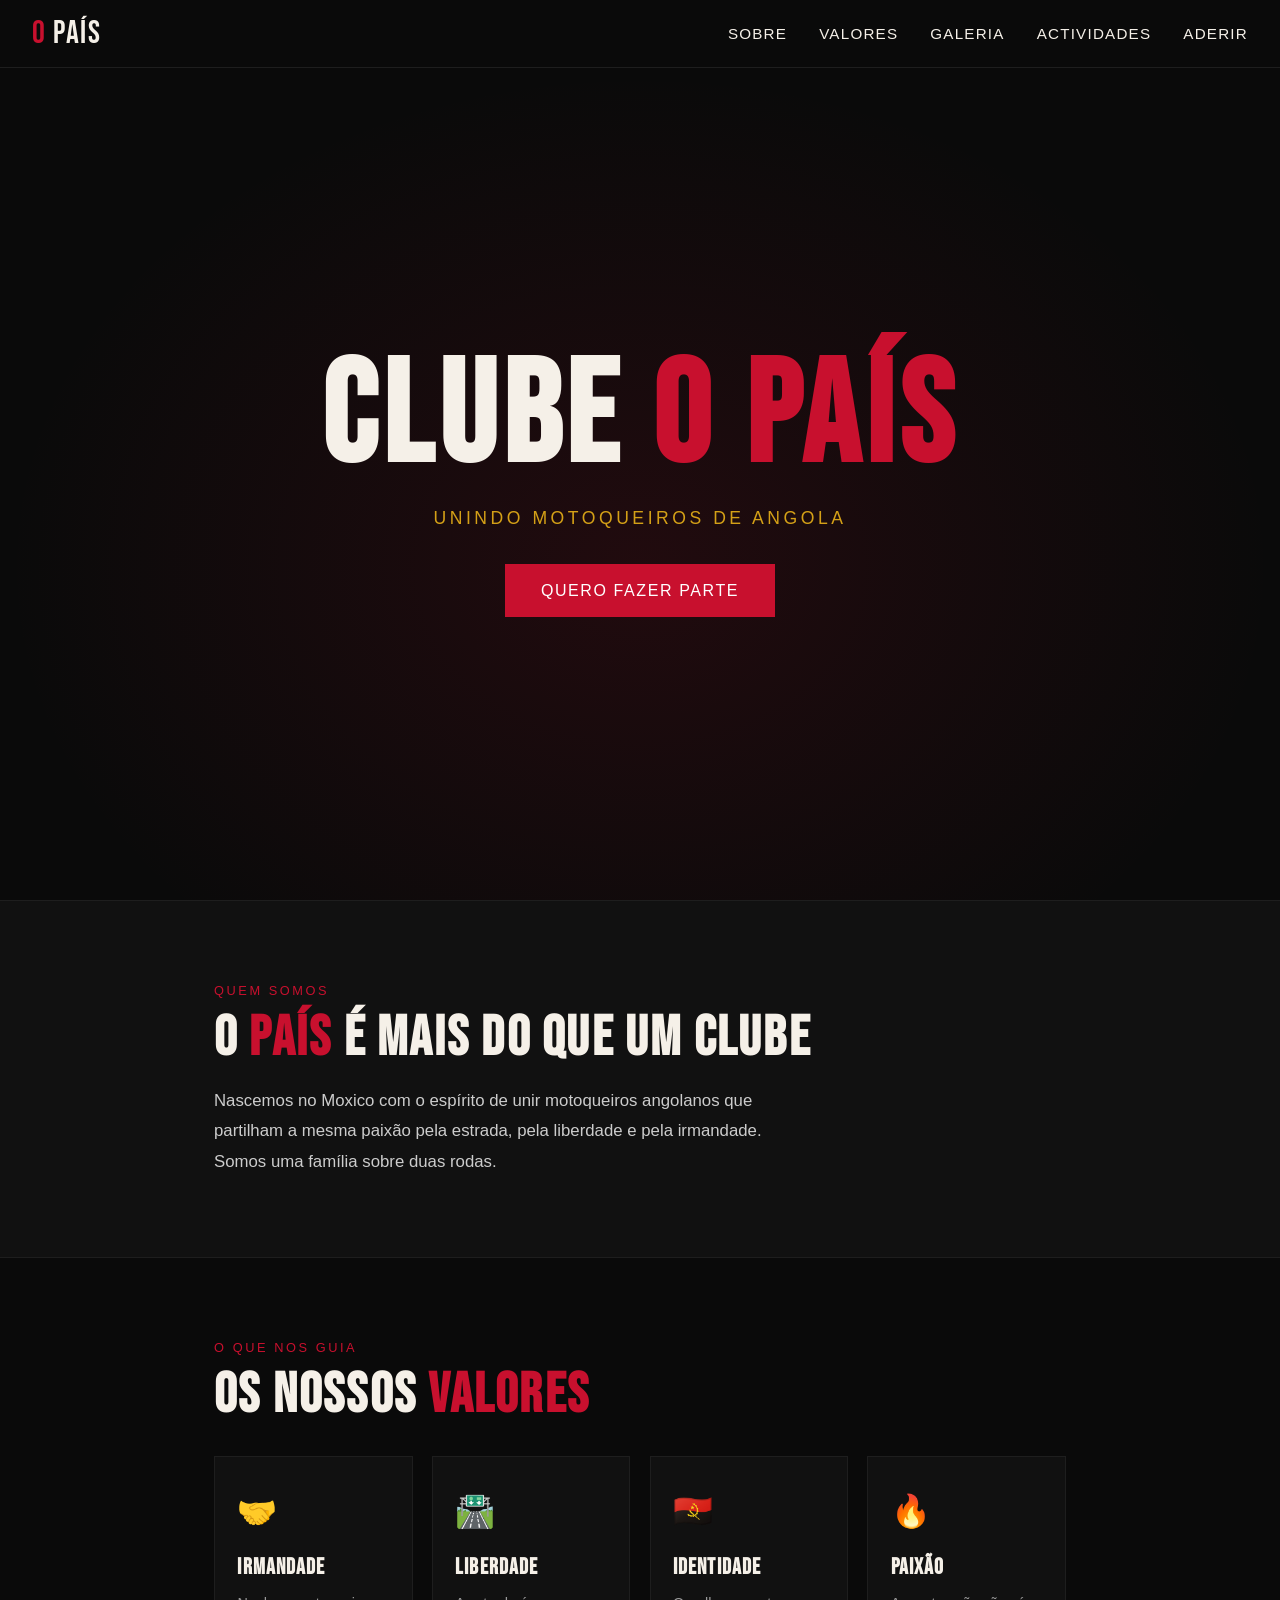
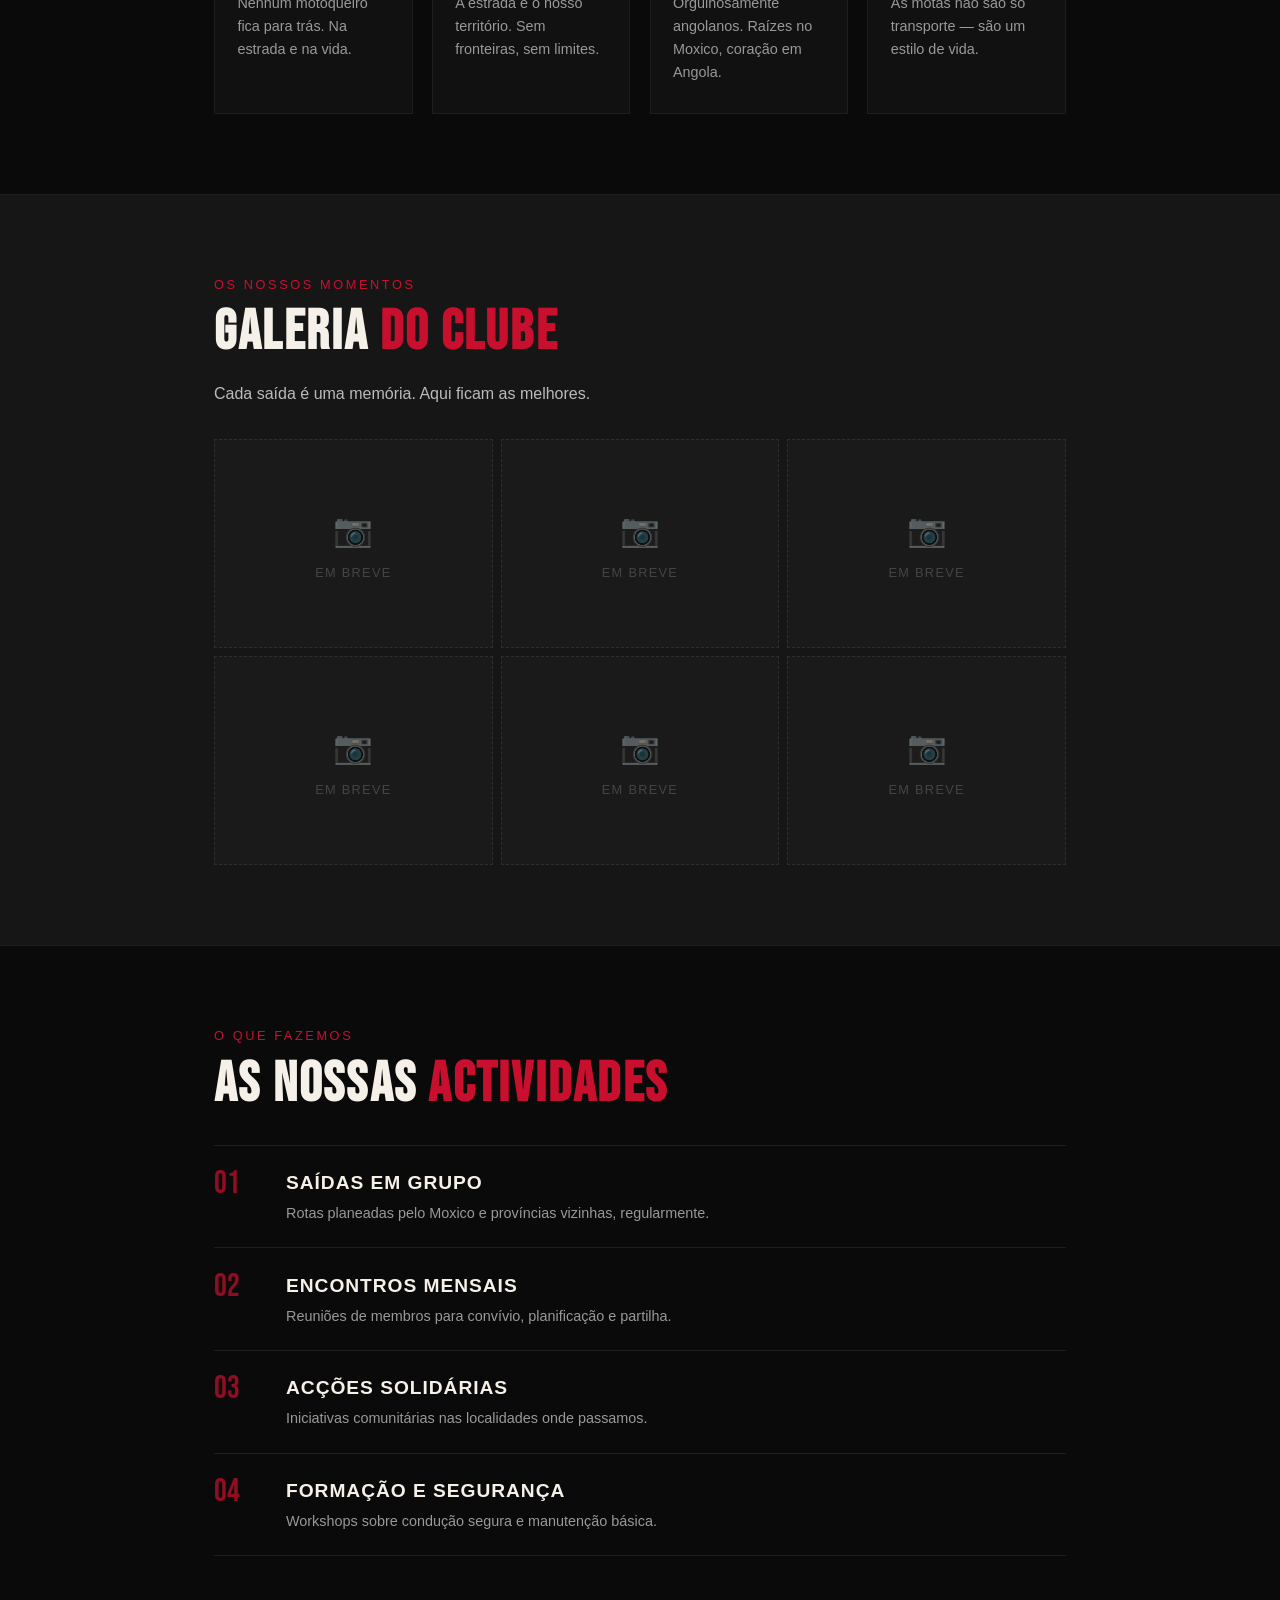
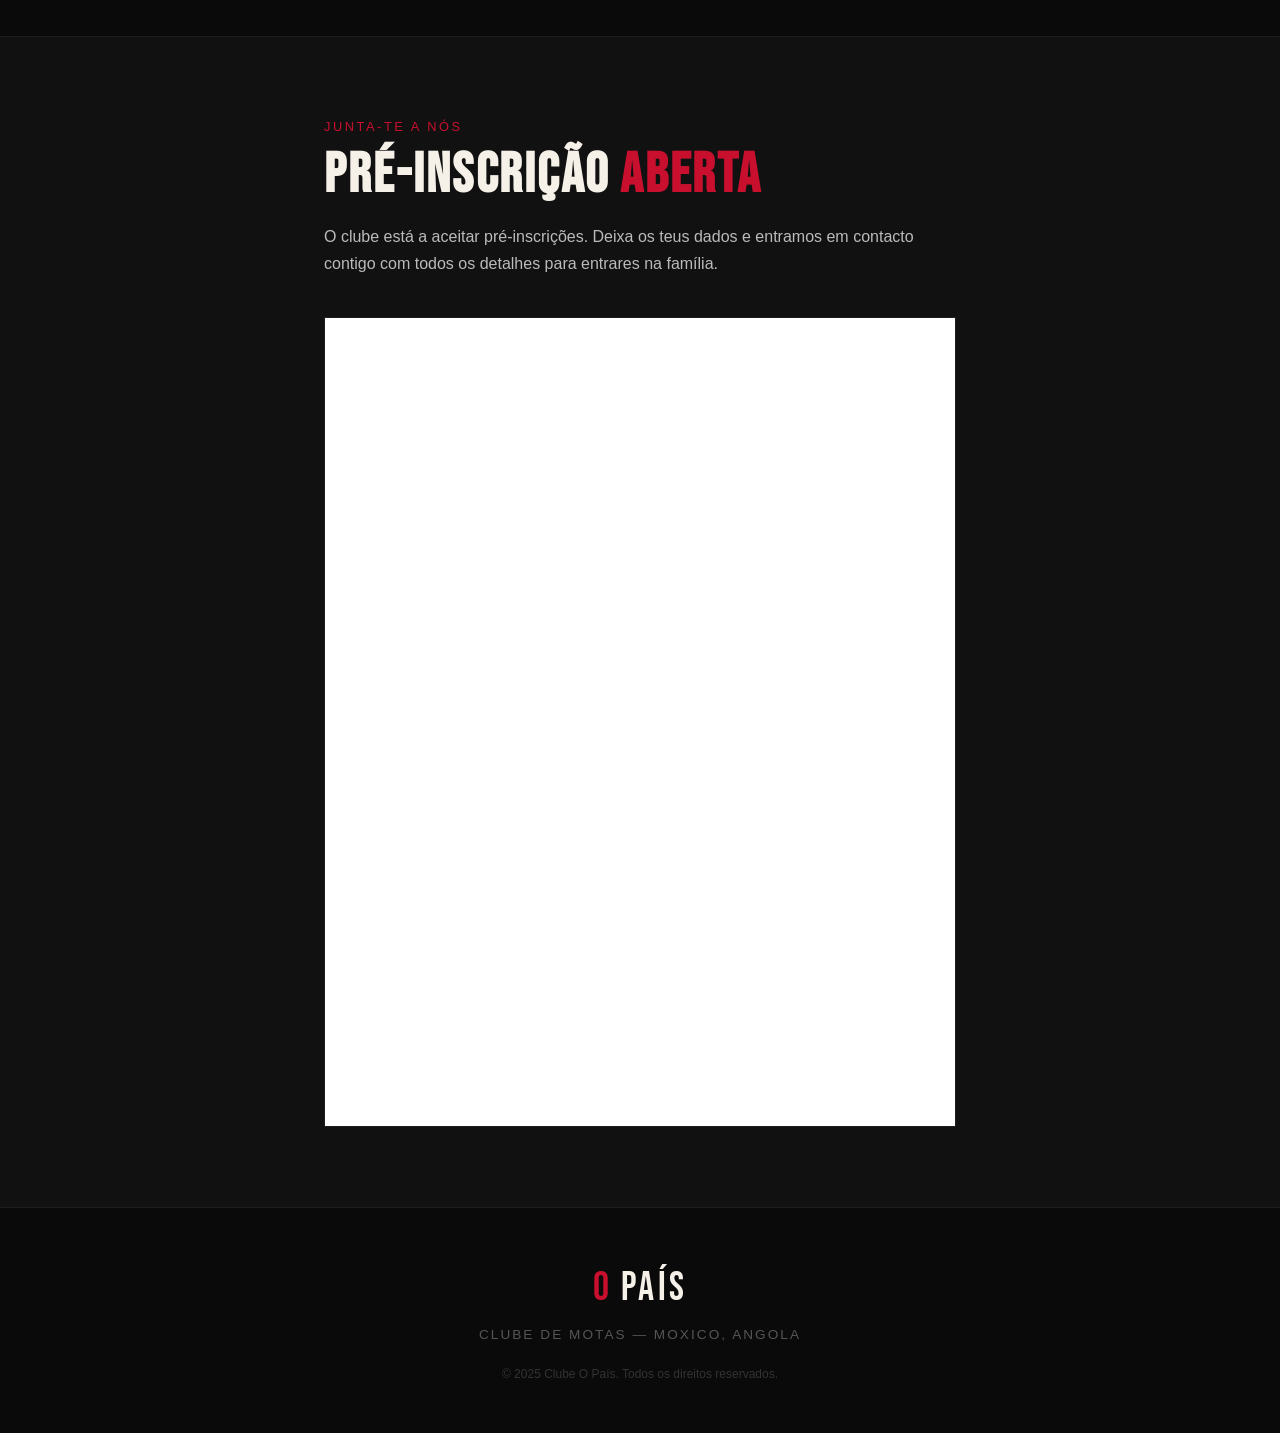
==== commit ca9135f7: "Add files via upload" ====
--- a/index.html
+++ b/index.html
@@ -141,51 +141,17 @@
       <h2>Pré-inscrição <span>aberta</span></h2>
       <p class="adesao-desc">O clube está a aceitar pré-inscrições. Deixa os teus dados e entramos em contacto contigo com todos os detalhes para entrares na família.</p>
 
-      <!--
-        FormSubmit nativo — sem AJAX, sem erros de CORS.
-        _next aponta para a tua página de obrigado.
-        _subject define o assunto do email.
-        _captcha desactivado para não bloquear o envio.
-      -->
-      <form
-        action="https://formsubmit.co/ernestomanueltchissuale@gmail.com"
-        method="POST"
-        class="adesao-form"
-      >
-        <!-- Campos de controlo FormSubmit -->
-        <input type="hidden" name="_subject"  value="Nova pré-inscrição — Clube O País" />
-        <input type="hidden" name="_captcha"  value="false" />
-        <input type="hidden" name="_next"     value="https://eliaslicojicacoma-spec.github.io/clube-de-motas/obrigado.html" />
-        <input type="text"   name="_honey"    style="display:none" />
-
-        <div class="form-row">
-          <div class="form-group">
-            <label for="adesaoNome">Nome completo</label>
-            <input type="text" id="adesaoNome" name="nome" placeholder="O teu nome" required />
-          </div>
-          <div class="form-group">
-            <label for="adesaoTel">Telemóvel</label>
-            <input type="tel" id="adesaoTel" name="telefone" placeholder="+244 9xx xxx xxx" required />
-          </div>
-        </div>
-
-        <div class="form-group">
-          <label for="adesaoEmail">Email</label>
-          <input type="email" id="adesaoEmail" name="email" placeholder="O teu email" required />
-        </div>
-
-        <div class="form-group">
-          <label for="adesaoMota">Que mota tens?</label>
-          <input type="text" id="adesaoMota" name="mota" placeholder="Ex: Honda CG 150, Yamaha YBR..." />
-        </div>
-
-        <div class="form-group">
-          <label for="adesaoTexto">Mensagem (opcional)</label>
-          <textarea id="adesaoTexto" name="mensagem" rows="3" placeholder="Conta-nos um pouco sobre ti..."></textarea>
-        </div>
-
-        <button type="submit" class="btn-submit">Enviar pré-inscrição</button>
-      </form>
+      <div class="google-form-wrapper">
+        <iframe
+          src="https://docs.google.com/forms/d/e/1FAIpQLScY4nnSVKqB-kpNlxR99pcknYsXM_abflanZccntoyAgHNtWA/viewform?embedded=true"
+          width="100%"
+          height="800"
+          frameborder="0"
+          marginheight="0"
+          marginwidth="0"
+          title="Formulário de pré-inscrição — Clube O País"
+        >A carregar…</iframe>
+      </div>
     </div>
   </section>
 
--- a/style.css
+++ b/style.css
@@ -450,6 +450,13 @@
 
 .btn-submit:hover {
   background: #a50d25;
+}
+
+.google-form-wrapper {
+  margin-top: 1rem;
+  border: 1px solid #1e1e1e;
+  overflow: hidden;
+  background: #fff;
 }
 
 /* =====================
